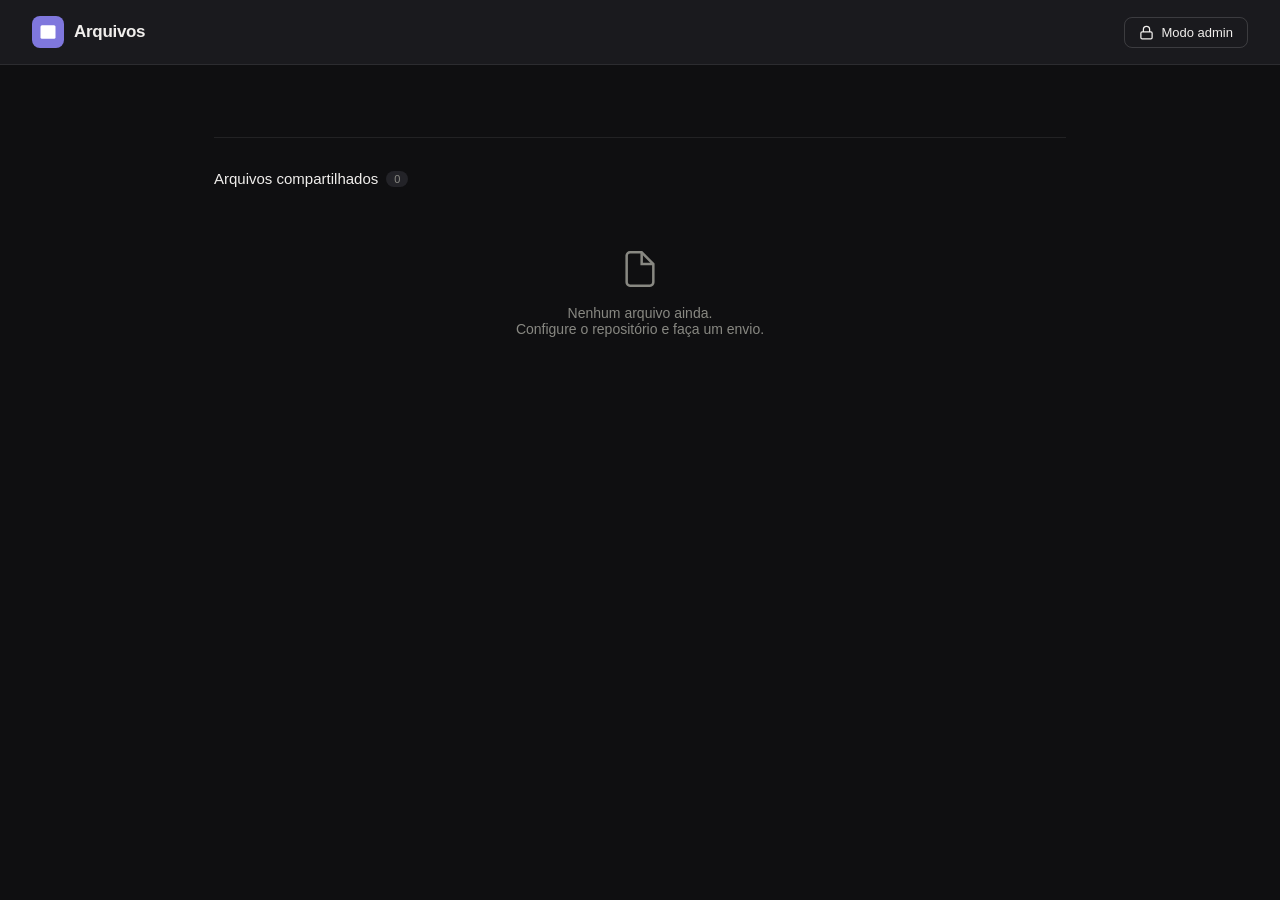
==== index.html @ 10359ff2 "Rename index (2).html to index.html" ====
<!DOCTYPE html>
<html lang="pt-BR">
<head>
  <meta charset="UTF-8" />
  <meta name="viewport" content="width=device-width, initial-scale=1.0" />
  <title>Compartilhe Arquivos</title>
  <style>
    :root {
      --bg: #0f0f11;
      --surface: #1a1a1e;
      --surface2: #232328;
      --border: rgba(255,255,255,0.08);
      --border2: rgba(255,255,255,0.15);
      --text: #f0eeec;
      --muted: #888882;
      --accent: #7f77dd;
      --accent-dim: rgba(127,119,221,0.12);
      --accent-hover: #9b95e8;
      --danger: #e24b4a;
      --success: #1d9e75;
      --radius: 12px;
      --radius-sm: 8px;
    }

    * { box-sizing: border-box; margin: 0; padding: 0; }

    body {
      font-family: -apple-system, BlinkMacSystemFont, 'Segoe UI', sans-serif;
      background: var(--bg);
      color: var(--text);
      min-height: 100vh;
    }

    /* ── HEADER ── */
    header {
      display: flex;
      align-items: center;
      justify-content: space-between;
      padding: 1rem 2rem;
      border-bottom: 0.5px solid var(--border);
      background: var(--surface);
    }
    .logo {
      display: flex;
      align-items: center;
      gap: 10px;
      font-size: 17px;
      font-weight: 600;
      letter-spacing: -0.3px;
    }
    .logo-icon {
      width: 32px; height: 32px;
      background: var(--accent);
      border-radius: 8px;
      display: flex; align-items: center; justify-content: center;
    }
    .logo-icon svg { width: 18px; height: 18px; fill: #fff; }

    .auth-btn {
      display: flex; align-items: center; gap: 7px;
      padding: 7px 14px;
      background: transparent;
      border: 0.5px solid var(--border2);
      border-radius: var(--radius-sm);
      color: var(--text);
      font-size: 13px;
      cursor: pointer;
      transition: background 0.15s;
    }
    .auth-btn:hover { background: var(--surface2); }
    .auth-btn.active { border-color: var(--accent); color: var(--accent); }
    .auth-btn svg { width: 15px; height: 15px; }

    /* ── MAIN ── */
    main {
      max-width: 900px;
      margin: 0 auto;
      padding: 2.5rem 1.5rem;
    }

    /* ── CONFIG PANEL ── */
    #config-panel {
      background: var(--surface);
      border: 0.5px solid var(--border2);
      border-radius: var(--radius);
      padding: 1.5rem;
      margin-bottom: 2rem;
    }
    #config-panel h2 {
      font-size: 15px;
      font-weight: 500;
      margin-bottom: 1rem;
      color: var(--muted);
      text-transform: uppercase;
      letter-spacing: 0.05em;
      font-size: 11px;
    }
    .config-grid {
      display: grid;
      grid-template-columns: 1fr 1fr;
      gap: 12px;
    }
    @media (max-width: 600px) { .config-grid { grid-template-columns: 1fr; } }
    .field label {
      display: block;
      font-size: 12px;
      color: var(--muted);
      margin-bottom: 5px;
    }
    .field input {
      width: 100%;
      background: var(--bg);
      border: 0.5px solid var(--border2);
      border-radius: var(--radius-sm);
      color: var(--text);
      padding: 9px 12px;
      font-size: 13px;
      outline: none;
      transition: border-color 0.15s;
    }
    .field input:focus { border-color: var(--accent); }
    .field input::placeholder { color: var(--muted); }
    .save-btn {
      margin-top: 14px;
      padding: 9px 20px;
      background: var(--accent);
      border: none;
      border-radius: var(--radius-sm);
      color: #fff;
      font-size: 13px;
      font-weight: 500;
      cursor: pointer;
      transition: background 0.15s, transform 0.1s;
    }
    .save-btn:hover { background: var(--accent-hover); }
    .save-btn:active { transform: scale(0.98); }

    /* ── UPLOAD ZONE ── */
    #drop-zone {
      border: 1.5px dashed var(--border2);
      border-radius: var(--radius);
      padding: 3rem 2rem;
      text-align: center;
      cursor: pointer;
      transition: border-color 0.2s, background 0.2s;
      margin-bottom: 2rem;
      position: relative;
    }
    #drop-zone:hover, #drop-zone.drag-over {
      border-color: var(--accent);
      background: var(--accent-dim);
    }
    #drop-zone input[type=file] {
      position: absolute; inset: 0; opacity: 0; cursor: pointer; width: 100%; height: 100%;
    }
    .upload-icon {
      width: 48px; height: 48px;
      background: var(--surface2);
      border-radius: 12px;
      display: flex; align-items: center; justify-content: center;
      margin: 0 auto 1rem;
    }
    .upload-icon svg { width: 24px; height: 24px; stroke: var(--accent); fill: none; }
    #drop-zone h3 { font-size: 16px; font-weight: 500; margin-bottom: 6px; }
    #drop-zone p { font-size: 13px; color: var(--muted); }
    .file-types {
      display: flex; gap: 8px; justify-content: center; flex-wrap: wrap; margin-top: 14px;
    }
    .tag {
      font-size: 11px; padding: 3px 9px;
      background: var(--surface2);
      border: 0.5px solid var(--border);
      border-radius: 99px;
      color: var(--muted);
    }

    /* ── UPLOAD QUEUE ── */
    #queue { margin-bottom: 2rem; display: none; }
    #queue h3 { font-size: 13px; color: var(--muted); margin-bottom: 10px; }
    .queue-item {
      display: flex; align-items: center; gap: 12px;
      background: var(--surface);
      border: 0.5px solid var(--border);
      border-radius: var(--radius-sm);
      padding: 12px 14px;
      margin-bottom: 8px;
    }
    .qi-thumb {
      width: 40px; height: 40px;
      border-radius: 6px;
      object-fit: cover;
      background: var(--surface2);
      flex-shrink: 0;
      display: flex; align-items: center; justify-content: center;
      overflow: hidden;
    }
    .qi-thumb img, .qi-thumb video { width: 100%; height: 100%; object-fit: cover; border-radius: 6px; }
    .qi-thumb svg { width: 20px; height: 20px; stroke: var(--muted); fill: none; }
    .qi-info { flex: 1; min-width: 0; }
    .qi-name { font-size: 13px; font-weight: 500; white-space: nowrap; overflow: hidden; text-overflow: ellipsis; }
    .qi-size { font-size: 11px; color: var(--muted); margin-top: 2px; }
    .qi-progress {
      height: 3px;
      background: var(--border);
      border-radius: 99px;
      margin-top: 6px;
      overflow: hidden;
    }
    .qi-progress-bar {
      height: 100%;
      background: var(--accent);
      border-radius: 99px;
      width: 0%;
      transition: width 0.2s;
    }
    .qi-status { font-size: 11px; color: var(--muted); white-space: nowrap; }
    .qi-status.done { color: var(--success); }
    .qi-status.error { color: var(--danger); }
    .qi-remove {
      background: none; border: none; cursor: pointer; color: var(--muted);
      padding: 4px; border-radius: 4px; line-height: 1; transition: color 0.15s;
    }
    .qi-remove:hover { color: var(--danger); }
    .qi-remove svg { width: 15px; height: 15px; stroke: currentColor; fill: none; }

    .upload-all-btn {
      display: flex; align-items: center; gap: 8px;
      padding: 10px 22px;
      background: var(--accent);
      border: none; border-radius: var(--radius-sm);
      color: #fff; font-size: 14px; font-weight: 500;
      cursor: pointer;
      transition: background 0.15s, transform 0.1s;
      margin-bottom: 2rem;
    }
    .upload-all-btn:hover { background: var(--accent-hover); }
    .upload-all-btn:active { transform: scale(0.98); }
    .upload-all-btn:disabled { opacity: 0.5; cursor: default; }
    .upload-all-btn svg { width: 17px; height: 17px; stroke: #fff; fill: none; }

    /* ── GALLERY ── */
    #gallery-section h2 {
      font-size: 15px; font-weight: 500; margin-bottom: 14px;
      display: flex; align-items: center; gap: 8px;
    }
    .gallery-count {
      font-size: 11px; padding: 2px 8px;
      background: var(--surface2);
      border-radius: 99px; color: var(--muted);
    }
    #gallery {
      display: grid;
      grid-template-columns: repeat(auto-fill, minmax(160px, 1fr));
      gap: 12px;
    }
    .gallery-item {
      background: var(--surface);
      border: 0.5px solid var(--border);
      border-radius: var(--radius-sm);
      overflow: hidden;
      cursor: pointer;
      transition: border-color 0.15s, transform 0.15s;
    }
    .gallery-item:hover { border-color: var(--border2); transform: translateY(-1px); }
    .gallery-thumb {
      width: 100%; height: 130px;
      object-fit: cover;
      background: var(--surface2);
      display: flex; align-items: center; justify-content: center;
    }
    .gallery-thumb img { width: 100%; height: 100%; object-fit: cover; }
    .gallery-thumb video { width: 100%; height: 100%; object-fit: cover; }
    .gallery-thumb .file-icon { display: flex; flex-direction: column; align-items: center; gap: 8px; }
    .gallery-thumb .file-icon svg { width: 32px; height: 32px; stroke: var(--muted); fill: none; }
    .gallery-thumb .file-ext {
      font-size: 11px; text-transform: uppercase; color: var(--muted); font-weight: 600;
    }
    .gallery-meta { padding: 10px 12px; }
    .gallery-name {
      font-size: 12px; font-weight: 500;
      white-space: nowrap; overflow: hidden; text-overflow: ellipsis;
    }
    .gallery-size { font-size: 11px; color: var(--muted); margin-top: 2px; }
    .gallery-actions {
      display: flex; gap: 6px; padding: 0 12px 10px;
    }
    .act-btn {
      display: flex; align-items: center; gap: 5px;
      font-size: 11px; padding: 5px 10px;
      background: var(--surface2);
      border: 0.5px solid var(--border);
      border-radius: 6px; color: var(--text);
      cursor: pointer; text-decoration: none;
      transition: background 0.12s;
    }
    .act-btn:hover { background: var(--border); }
    .act-btn svg { width: 12px; height: 12px; stroke: currentColor; fill: none; }
    .act-btn.del:hover { background: rgba(226,75,74,0.15); color: var(--danger); }

    /* ── LIGHTBOX ── */
    #lightbox {
      display: none; position: fixed; inset: 0;
      background: rgba(0,0,0,0.92);
      z-index: 999; align-items: center; justify-content: center;
      flex-direction: column; gap: 14px;
    }
    #lightbox.open { display: flex; }
    #lightbox-close {
      position: absolute; top: 18px; right: 22px;
      background: none; border: none; color: #fff;
      font-size: 28px; cursor: pointer; opacity: 0.6;
      transition: opacity 0.15s;
    }
    #lightbox-close:hover { opacity: 1; }
    #lightbox-media { max-width: 90vw; max-height: 80vh; border-radius: var(--radius-sm); }
    #lightbox-filename { font-size: 13px; color: rgba(255,255,255,0.5); }

    /* ── TOAST ── */
    #toast {
      position: fixed; bottom: 24px; left: 50%; transform: translateX(-50%) translateY(60px);
      background: var(--surface);
      border: 0.5px solid var(--border2);
      border-radius: var(--radius-sm);
      padding: 12px 20px;
      font-size: 13px;
      opacity: 0;
      transition: transform 0.25s, opacity 0.25s;
      z-index: 9999;
      pointer-events: none;
    }
    #toast.show { transform: translateX(-50%) translateY(0); opacity: 1; }
    #toast.success { border-color: var(--success); color: var(--success); }
    #toast.error { border-color: var(--danger); color: var(--danger); }

    /* ── EMPTY STATE ── */
    #empty-state {
      text-align: center; padding: 3rem 1rem; display: none;
    }
    #empty-state svg { width: 40px; height: 40px; stroke: var(--muted); fill: none; margin-bottom: 12px; }
    #empty-state p { color: var(--muted); font-size: 14px; }

    .section-divider {
      border: none; border-top: 0.5px solid var(--border);
      margin: 2rem 0;
    }
  </style>
</head>
<body>

<header>
  <div class="logo">
    <div class="logo-icon">
      <svg viewBox="0 0 24 24"><path d="M4 16l4-4 4 4 4-6 4 6"/><rect x="2" y="3" width="20" height="18" rx="2"/></svg>
    </div>
    Arquivos
  </div>
  <button class="auth-btn" id="admin-toggle" onclick="toggleAdmin()">
    <svg viewBox="0 0 24 24" fill="none" stroke="currentColor" stroke-width="2">
      <rect x="3" y="11" width="18" height="11" rx="2"/><path d="M7 11V7a5 5 0 0 1 10 0v4"/>
    </svg>
    Modo admin
  </button>
</header>

<main>

  <!-- CONFIG PANEL (admin) -->
  <div id="config-panel" style="display:none">
    <h2>Configuração do repositório</h2>
    <div class="config-grid">
      <div class="field">
        <label>Usuário GitHub</label>
        <input type="text" id="gh-user" placeholder="seu-usuario" />
      </div>
      <div class="field">
        <label>Repositório</label>
        <input type="text" id="gh-repo" placeholder="seu-usuario.github.io" />
      </div>
      <div class="field">
        <label>Branch</label>
        <input type="text" id="gh-branch" placeholder="main" />
      </div>
      <div class="field">
        <label>Pasta de uploads</label>
        <input type="text" id="gh-folder" placeholder="uploads" />
      </div>
      <div class="field" style="grid-column:1/-1">
        <label>Personal Access Token (fica só no seu navegador)</label>
        <input type="password" id="gh-token" placeholder="ghp_..." />
      </div>
    </div>
    <button class="save-btn" onclick="saveConfig()">Salvar configuração</button>
  </div>

  <!-- DROP ZONE (admin) -->
  <div id="drop-zone" style="display:none" onclick="triggerInput()">
    <input type="file" id="file-input" multiple accept="*/*" onchange="handleFiles(this.files)" />
    <div class="upload-icon">
      <svg viewBox="0 0 24 24" stroke-width="1.5">
        <path d="M21 15v4a2 2 0 0 1-2 2H5a2 2 0 0 1-2-2v-4"/>
        <polyline points="17 8 12 3 7 8"/>
        <line x1="12" y1="3" x2="12" y2="15"/>
      </svg>
    </div>
    <h3>Arraste arquivos aqui</h3>
    <p>ou clique para selecionar</p>
    <div class="file-types">
      <span class="tag">Fotos</span>
      <span class="tag">Vídeos</span>
      <span class="tag">PDFs</span>
      <span class="tag">Qualquer arquivo</span>
    </div>
  </div>

  <!-- QUEUE -->
  <div id="queue">
    <h3>Fila de envio</h3>
    <div id="queue-items"></div>
    <button class="upload-all-btn" id="upload-btn" onclick="uploadAll()">
      <svg viewBox="0 0 24 24" stroke-width="2">
        <polyline points="17 8 12 3 7 8"/><line x1="12" y1="3" x2="12" y2="15"/>
        <path d="M21 15v4a2 2 0 0 1-2 2H5a2 2 0 0 1-2-2v-4"/>
      </svg>
      Enviar todos
    </button>
  </div>

  <hr class="section-divider" />

  <!-- GALLERY -->
  <section id="gallery-section">
    <h2>
      Arquivos compartilhados
      <span class="gallery-count" id="gallery-count">0</span>
    </h2>
    <div id="gallery"></div>
    <div id="empty-state">
      <svg viewBox="0 0 24 24" stroke-width="1.5">
        <path d="M13 2H6a2 2 0 0 0-2 2v16a2 2 0 0 0 2 2h12a2 2 0 0 0 2-2V9z"/>
        <polyline points="13 2 13 9 20 9"/>
      </svg>
      <p>Nenhum arquivo ainda.<br>Configure o repositório e faça um envio.</p>
    </div>
  </section>
</main>

<!-- LIGHTBOX -->
<div id="lightbox">
  <button id="lightbox-close" onclick="closeLightbox()">×</button>
  <div id="lightbox-body"></div>
  <span id="lightbox-filename"></span>
</div>

<!-- TOAST -->
<div id="toast"></div>

<script>
// ── STATE ──
let config = {};
let pendingFiles = [];
let isAdmin = false;

const STORAGE_KEY = 'gh_share_config';

// ── INIT ──
(function init() {
  const saved = localStorage.getItem(STORAGE_KEY);
  if (saved) {
    config = JSON.parse(saved);
    applyConfigToForm();
    loadGallery();
  } else {
    showEmpty();
  }
})();

function applyConfigToForm() {
  document.getElementById('gh-user').value = config.user || '';
  document.getElementById('gh-repo').value = config.repo || '';
  document.getElementById('gh-branch').value = config.branch || 'main';
  document.getElementById('gh-folder').value = config.folder || 'uploads';
  document.getElementById('gh-token').value = config.token || '';
}

// ── ADMIN TOGGLE ──
function toggleAdmin() {
  isAdmin = !isAdmin;
  const btn = document.getElementById('admin-toggle');
  const panel = document.getElementById('config-panel');
  const dz = document.getElementById('drop-zone');

  if (isAdmin) {
    btn.classList.add('active');
    btn.innerHTML = `<svg viewBox="0 0 24 24" fill="none" stroke="currentColor" stroke-width="2" style="width:15px;height:15px"><rect x="3" y="11" width="18" height="11" rx="2"/><path d="M7 11V7a5 5 0 0 1 10 0v4"/></svg> Sair do admin`;
    panel.style.display = 'block';
    dz.style.display = 'block';
  } else {
    btn.classList.remove('active');
    btn.innerHTML = `<svg viewBox="0 0 24 24" fill="none" stroke="currentColor" stroke-width="2" style="width:15px;height:15px"><rect x="3" y="11" width="18" height="11" rx="2"/><path d="M7 11V7a5 5 0 0 1 10 0v4"/></svg> Modo admin`;
    panel.style.display = 'none';
    dz.style.display = 'none';
  }
}

// ── CONFIG ──
function saveConfig() {
  config = {
    user:   document.getElementById('gh-user').value.trim(),
    repo:   document.getElementById('gh-repo').value.trim(),
    branch: document.getElementById('gh-branch').value.trim() || 'main',
    folder: document.getElementById('gh-folder').value.trim() || 'uploads',
    token:  document.getElementById('gh-token').value.trim(),
  };
  localStorage.setItem(STORAGE_KEY, JSON.stringify(config));
  toast('Configuração salva!', 'success');
  loadGallery();
}

// ── DROP ZONE ──
const dz = document.getElementById('drop-zone');
dz.addEventListener('dragover', e => { e.preventDefault(); dz.classList.add('drag-over'); });
dz.addEventListener('dragleave', () => dz.classList.remove('drag-over'));
dz.addEventListener('drop', e => {
  e.preventDefault(); dz.classList.remove('drag-over');
  handleFiles(e.dataTransfer.files);
});

function triggerInput(e) {
  if (e && e.target === document.getElementById('file-input')) return;
  document.getElementById('file-input').click();
}

function handleFiles(files) {
  for (const f of files) pendingFiles.push(f);
  renderQueue();
}

function renderQueue() {
  const q = document.getElementById('queue');
  const items = document.getElementById('queue-items');
  if (pendingFiles.length === 0) { q.style.display = 'none'; return; }
  q.style.display = 'block';
  items.innerHTML = '';
  pendingFiles.forEach((f, i) => {
    const div = document.createElement('div');
    div.className = 'queue-item';
    div.id = `qi-${i}`;
    const thumb = thumbFor(f);
    div.innerHTML = `
      <div class="qi-thumb" id="qi-thumb-${i}">${thumb}</div>
      <div class="qi-info">
        <div class="qi-name">${f.name}</div>
        <div class="qi-size">${fmtSize(f.size)}</div>
        <div class="qi-progress"><div class="qi-progress-bar" id="qi-prog-${i}"></div></div>
      </div>
      <span class="qi-status" id="qi-stat-${i}">Aguardando</span>
      <button class="qi-remove" onclick="removeQueued(${i})">
        <svg viewBox="0 0 24 24" stroke-width="2"><line x1="18" y1="6" x2="6" y2="18"/><line x1="6" y1="6" x2="18" y2="18"/></svg>
      </button>
    `;
    items.appendChild(div);
    // preview
    if (f.type.startsWith('image/')) {
      const img = document.createElement('img');
      img.onload = () => URL.revokeObjectURL(img.src);
      img.src = URL.createObjectURL(f);
      document.getElementById(`qi-thumb-${i}`).innerHTML = '';
      document.getElementById(`qi-thumb-${i}`).appendChild(img);
    }
  });
}

function thumbFor(f) {
  if (f.type.startsWith('image/')) return '';
  if (f.type.startsWith('video/')) return `<svg viewBox="0 0 24 24" stroke-width="1.5"><polygon points="23 7 16 12 23 17 23 7"/><rect x="1" y="5" width="15" height="14" rx="2"/></svg>`;
  if (f.type === 'application/pdf') return `<svg viewBox="0 0 24 24" stroke-width="1.5"><path d="M14 2H6a2 2 0 0 0-2 2v16a2 2 0 0 0 2 2h12a2 2 0 0 0 2-2V8z"/><polyline points="14 2 14 8 20 8"/><line x1="16" y1="13" x2="8" y2="13"/><line x1="16" y1="17" x2="8" y2="17"/><polyline points="10 9 9 9 8 9"/></svg>`;
  return `<svg viewBox="0 0 24 24" stroke-width="1.5"><path d="M14 2H6a2 2 0 0 0-2 2v16a2 2 0 0 0 2 2h12a2 2 0 0 0 2-2V8z"/><polyline points="14 2 14 8 20 8"/></svg>`;
}

function removeQueued(i) {
  pendingFiles.splice(i, 1);
  renderQueue();
}

// ── UPLOAD ──
async function uploadAll() {
  if (!config.token) { toast('Configure o token primeiro.', 'error'); return; }
  const btn = document.getElementById('upload-btn');
  btn.disabled = true;

  for (let i = 0; i < pendingFiles.length; i++) {
    const f = pendingFiles[i];
    const stat = document.getElementById(`qi-stat-${i}`);
    const prog = document.getElementById(`qi-prog-${i}`);
    stat.textContent = 'Enviando…';
    prog.style.width = '30%';

    try {
      await uploadFile(f);
      prog.style.width = '100%';
      stat.textContent = 'Enviado ✓';
      stat.className = 'qi-status done';
    } catch (err) {
      stat.textContent = 'Erro';
      stat.className = 'qi-status error';
      console.error(err);
    }
  }

  btn.disabled = false;
  toast('Upload concluído!', 'success');
  pendingFiles = [];
  setTimeout(() => {
    document.getElementById('queue').style.display = 'none';
    loadGallery();
  }, 1200);
}

async function uploadFile(file) {
  const b64 = await toBase64(file);
  const path = `${config.folder}/${Date.now()}_${file.name.replace(/[^a-zA-Z0-9._-]/g, '_')}`;
  const url = `https://api.github.com/repos/${config.user}/${config.repo}/contents/${path}`;

  const res = await fetch(url, {
    method: 'PUT',
    headers: {
      Authorization: `token ${config.token}`,
      'Content-Type': 'application/json',
    },
    body: JSON.stringify({
      message: `upload: ${file.name}`,
      content: b64,
      branch: config.branch,
    }),
  });
  if (!res.ok) {
    const err = await res.json();
    throw new Error(err.message);
  }
}

function toBase64(file) {
  return new Promise((res, rej) => {
    const r = new FileReader();
    r.onload = () => res(r.result.split(',')[1]);
    r.onerror = rej;
    r.readAsDataURL(file);
  });
}

// ── GALLERY ──
async function loadGallery() {
  const gallery = document.getElementById('gallery');
  const count = document.getElementById('gallery-count');

  if (!config.user || !config.repo) { showEmpty(); return; }

  const folder = config.folder || 'uploads';
  const branch = config.branch || 'main';
  const url = `https://api.github.com/repos/${config.user}/${config.repo}/contents/${folder}?ref=${branch}`;

  try {
    const res = await fetch(url, config.token ? { headers: { Authorization: `token ${config.token}` } } : {});
    if (!res.ok) { showEmpty(); return; }
    const files = await res.json();
    if (!Array.isArray(files) || files.length === 0) { showEmpty(); return; }

    document.getElementById('empty-state').style.display = 'none';
    gallery.innerHTML = '';
    count.textContent = files.length;

    for (const f of files) {
      const card = buildCard(f);
      gallery.appendChild(card);
    }
  } catch (e) {
    showEmpty();
  }
}

function buildCard(f) {
  const rawUrl = f.download_url;
  const ext = f.name.split('.').pop().toLowerCase();
  const isImage = /^(jpg|jpeg|png|gif|webp|svg|avif)$/.test(ext);
  const isVideo = /^(mp4|webm|ogg|mov)$/.test(ext);

  const card = document.createElement('div');
  card.className = 'gallery-item';

  let thumbHTML = '';
  if (isImage) {
    thumbHTML = `<div class="gallery-thumb"><img src="${rawUrl}" loading="lazy" alt="${f.name}" /></div>`;
  } else if (isVideo) {
    thumbHTML = `<div class="gallery-thumb"><video src="${rawUrl}" muted preload="metadata"></video></div>`;
  } else {
    const icon = extIcon(ext);
    thumbHTML = `<div class="gallery-thumb" style="color:var(--muted)"><div class="file-icon">${icon}<span class="file-ext">${ext}</span></div></div>`;
  }

  const delBtn = isAdmin
    ? `<button class="act-btn del" onclick="deleteFile('${f.path}', '${f.sha}', this.closest('.gallery-item'))"><svg viewBox="0 0 24 24" stroke-width="2"><polyline points="3 6 5 6 21 6"/><path d="M19 6l-1 14H6L5 6"/><path d="M10 11v6"/><path d="M14 11v6"/><path d="M9 6V4h6v2"/></svg>Apagar</button>`
    : '';

  card.innerHTML = `
    ${thumbHTML}
    <div class="gallery-meta">
      <div class="gallery-name">${f.name}</div>
      <div class="gallery-size">${fmtSize(f.size)}</div>
    </div>
    <div class="gallery-actions">
      <a class="act-btn" href="${rawUrl}" download="${f.name}" target="_blank">
        <svg viewBox="0 0 24 24" stroke-width="2"><path d="M21 15v4a2 2 0 0 1-2 2H5a2 2 0 0 1-2-2v-4"/><polyline points="7 10 12 15 17 10"/><line x1="12" y1="15" x2="12" y2="3"/></svg>Baixar
      </a>
      ${delBtn}
    </div>
  `;

  if (isImage || isVideo) {
    card.querySelector('.gallery-thumb').addEventListener('click', () => openLightbox(rawUrl, f.name, isVideo));
  }

  return card;
}

function extIcon(ext) {
  if (['pdf'].includes(ext)) return `<svg viewBox="0 0 24 24" stroke-width="1.5" style="width:32px;height:32px;stroke:var(--muted);fill:none"><path d="M14 2H6a2 2 0 0 0-2 2v16a2 2 0 0 0 2 2h12a2 2 0 0 0 2-2V8z"/><polyline points="14 2 14 8 20 8"/><line x1="16" y1="13" x2="8" y2="13"/></svg>`;
  if (['zip','rar','tar','gz'].includes(ext)) return `<svg viewBox="0 0 24 24" stroke-width="1.5" style="width:32px;height:32px;stroke:var(--muted);fill:none"><path d="M21 16V8a2 2 0 0 0-1-1.73l-7-4a2 2 0 0 0-2 0l-7 4A2 2 0 0 0 3 8v8a2 2 0 0 0 1 1.73l7 4a2 2 0 0 0 2 0l7-4A2 2 0 0 0 21 16z"/></svg>`;
  return `<svg viewBox="0 0 24 24" stroke-width="1.5" style="width:32px;height:32px;stroke:var(--muted);fill:none"><path d="M14 2H6a2 2 0 0 0-2 2v16a2 2 0 0 0 2 2h12a2 2 0 0 0 2-2V8z"/><polyline points="14 2 14 8 20 8"/></svg>`;
}

async function deleteFile(path, sha, cardEl) {
  if (!confirm('Apagar este arquivo do repositório?')) return;
  try {
    const res = await fetch(`https://api.github.com/repos/${config.user}/${config.repo}/contents/${path}`, {
      method: 'DELETE',
      headers: { Authorization: `token ${config.token}`, 'Content-Type': 'application/json' },
      body: JSON.stringify({ message: `delete: ${path}`, sha, branch: config.branch }),
    });
    if (res.ok) {
      cardEl.remove();
      const cnt = document.getElementById('gallery-count');
      cnt.textContent = parseInt(cnt.textContent) - 1;
      toast('Arquivo apagado.', 'success');
    } else {
      toast('Erro ao apagar.', 'error');
    }
  } catch { toast('Erro ao apagar.', 'error'); }
}

// ── LIGHTBOX ──
function openLightbox(url, name, isVideo) {
  const body = document.getElementById('lightbox-body');
  body.innerHTML = isVideo
    ? `<video id="lightbox-media" src="${url}" controls autoplay></video>`
    : `<img id="lightbox-media" src="${url}" alt="${name}" />`;
  document.getElementById('lightbox-filename').textContent = name;
  document.getElementById('lightbox').classList.add('open');
}
function closeLightbox() {
  document.getElementById('lightbox').classList.remove('open');
  document.getElementById('lightbox-body').innerHTML = '';
}
document.getElementById('lightbox').addEventListener('click', e => {
  if (e.target === document.getElementById('lightbox')) closeLightbox();
});

// ── UTILS ──
function showEmpty() {
  document.getElementById('gallery').innerHTML = '';
  document.getElementById('gallery-count').textContent = '0';
  document.getElementById('empty-state').style.display = 'block';
}

function fmtSize(bytes) {
  if (bytes < 1024) return bytes + ' B';
  if (bytes < 1024 * 1024) return Math.round(bytes / 1024) + ' KB';
  return (bytes / (1024 * 1024)).toFixed(1) + ' MB';
}

function toast(msg, type = '') {
  const el = document.getElementById('toast');
  el.textContent = msg;
  el.className = `show ${type}`;
  setTimeout(() => el.className = '', 2800);
}
</script>
</body>
</html>
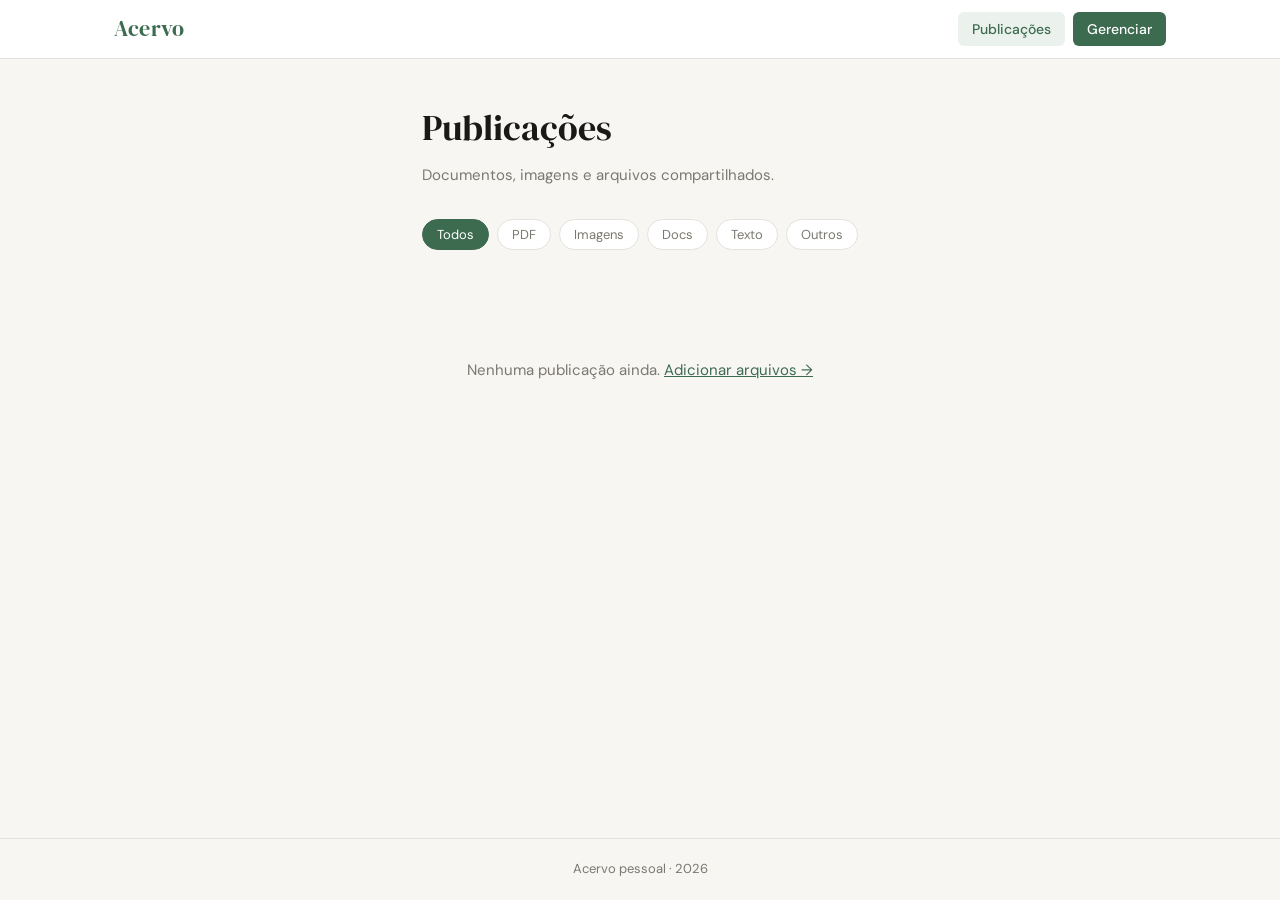
==== commit 7f5d5773: "Add files via upload" ====
--- a/index.html
+++ b/index.html
@@ -3,786 +3,59 @@
 <head>
   <meta charset="UTF-8" />
   <meta name="viewport" content="width=device-width, initial-scale=1.0" />
-  <title>Compartilhe Arquivos</title>
-  <style>
-    :root {
-      --bg: #0f0f11;
-      --surface: #1a1a1e;
-      --surface2: #232328;
-      --border: rgba(255,255,255,0.08);
-      --border2: rgba(255,255,255,0.15);
-      --text: #f0eeec;
-      --muted: #888882;
-      --accent: #7f77dd;
-      --accent-dim: rgba(127,119,221,0.12);
-      --accent-hover: #9b95e8;
-      --danger: #e24b4a;
-      --success: #1d9e75;
-      --radius: 12px;
-      --radius-sm: 8px;
-    }
-
-    * { box-sizing: border-box; margin: 0; padding: 0; }
-
-    body {
-      font-family: -apple-system, BlinkMacSystemFont, 'Segoe UI', sans-serif;
-      background: var(--bg);
-      color: var(--text);
-      min-height: 100vh;
-    }
-
-    /* ── HEADER ── */
-    header {
-      display: flex;
-      align-items: center;
-      justify-content: space-between;
-      padding: 1rem 2rem;
-      border-bottom: 0.5px solid var(--border);
-      background: var(--surface);
-    }
-    .logo {
-      display: flex;
-      align-items: center;
-      gap: 10px;
-      font-size: 17px;
-      font-weight: 600;
-      letter-spacing: -0.3px;
-    }
-    .logo-icon {
-      width: 32px; height: 32px;
-      background: var(--accent);
-      border-radius: 8px;
-      display: flex; align-items: center; justify-content: center;
-    }
-    .logo-icon svg { width: 18px; height: 18px; fill: #fff; }
-
-    .auth-btn {
-      display: flex; align-items: center; gap: 7px;
-      padding: 7px 14px;
-      background: transparent;
-      border: 0.5px solid var(--border2);
-      border-radius: var(--radius-sm);
-      color: var(--text);
-      font-size: 13px;
-      cursor: pointer;
-      transition: background 0.15s;
-    }
-    .auth-btn:hover { background: var(--surface2); }
-    .auth-btn.active { border-color: var(--accent); color: var(--accent); }
-    .auth-btn svg { width: 15px; height: 15px; }
-
-    /* ── MAIN ── */
-    main {
-      max-width: 900px;
-      margin: 0 auto;
-      padding: 2.5rem 1.5rem;
-    }
-
-    /* ── CONFIG PANEL ── */
-    #config-panel {
-      background: var(--surface);
-      border: 0.5px solid var(--border2);
-      border-radius: var(--radius);
-      padding: 1.5rem;
-      margin-bottom: 2rem;
-    }
-    #config-panel h2 {
-      font-size: 15px;
-      font-weight: 500;
-      margin-bottom: 1rem;
-      color: var(--muted);
-      text-transform: uppercase;
-      letter-spacing: 0.05em;
-      font-size: 11px;
-    }
-    .config-grid {
-      display: grid;
-      grid-template-columns: 1fr 1fr;
-      gap: 12px;
-    }
-    @media (max-width: 600px) { .config-grid { grid-template-columns: 1fr; } }
-    .field label {
-      display: block;
-      font-size: 12px;
-      color: var(--muted);
-      margin-bottom: 5px;
-    }
-    .field input {
-      width: 100%;
-      background: var(--bg);
-      border: 0.5px solid var(--border2);
-      border-radius: var(--radius-sm);
-      color: var(--text);
-      padding: 9px 12px;
-      font-size: 13px;
-      outline: none;
-      transition: border-color 0.15s;
-    }
-    .field input:focus { border-color: var(--accent); }
-    .field input::placeholder { color: var(--muted); }
-    .save-btn {
-      margin-top: 14px;
-      padding: 9px 20px;
-      background: var(--accent);
-      border: none;
-      border-radius: var(--radius-sm);
-      color: #fff;
-      font-size: 13px;
-      font-weight: 500;
-      cursor: pointer;
-      transition: background 0.15s, transform 0.1s;
-    }
-    .save-btn:hover { background: var(--accent-hover); }
-    .save-btn:active { transform: scale(0.98); }
-
-    /* ── UPLOAD ZONE ── */
-    #drop-zone {
-      border: 1.5px dashed var(--border2);
-      border-radius: var(--radius);
-      padding: 3rem 2rem;
-      text-align: center;
-      cursor: pointer;
-      transition: border-color 0.2s, background 0.2s;
-      margin-bottom: 2rem;
-      position: relative;
-    }
-    #drop-zone:hover, #drop-zone.drag-over {
-      border-color: var(--accent);
-      background: var(--accent-dim);
-    }
-    #drop-zone input[type=file] {
-      position: absolute; inset: 0; opacity: 0; cursor: pointer; width: 100%; height: 100%;
-    }
-    .upload-icon {
-      width: 48px; height: 48px;
-      background: var(--surface2);
-      border-radius: 12px;
-      display: flex; align-items: center; justify-content: center;
-      margin: 0 auto 1rem;
-    }
-    .upload-icon svg { width: 24px; height: 24px; stroke: var(--accent); fill: none; }
-    #drop-zone h3 { font-size: 16px; font-weight: 500; margin-bottom: 6px; }
-    #drop-zone p { font-size: 13px; color: var(--muted); }
-    .file-types {
-      display: flex; gap: 8px; justify-content: center; flex-wrap: wrap; margin-top: 14px;
-    }
-    .tag {
-      font-size: 11px; padding: 3px 9px;
-      background: var(--surface2);
-      border: 0.5px solid var(--border);
-      border-radius: 99px;
-      color: var(--muted);
-    }
-
-    /* ── UPLOAD QUEUE ── */
-    #queue { margin-bottom: 2rem; display: none; }
-    #queue h3 { font-size: 13px; color: var(--muted); margin-bottom: 10px; }
-    .queue-item {
-      display: flex; align-items: center; gap: 12px;
-      background: var(--surface);
-      border: 0.5px solid var(--border);
-      border-radius: var(--radius-sm);
-      padding: 12px 14px;
-      margin-bottom: 8px;
-    }
-    .qi-thumb {
-      width: 40px; height: 40px;
-      border-radius: 6px;
-      object-fit: cover;
-      background: var(--surface2);
-      flex-shrink: 0;
-      display: flex; align-items: center; justify-content: center;
-      overflow: hidden;
-    }
-    .qi-thumb img, .qi-thumb video { width: 100%; height: 100%; object-fit: cover; border-radius: 6px; }
-    .qi-thumb svg { width: 20px; height: 20px; stroke: var(--muted); fill: none; }
-    .qi-info { flex: 1; min-width: 0; }
-    .qi-name { font-size: 13px; font-weight: 500; white-space: nowrap; overflow: hidden; text-overflow: ellipsis; }
-    .qi-size { font-size: 11px; color: var(--muted); margin-top: 2px; }
-    .qi-progress {
-      height: 3px;
-      background: var(--border);
-      border-radius: 99px;
-      margin-top: 6px;
-      overflow: hidden;
-    }
-    .qi-progress-bar {
-      height: 100%;
-      background: var(--accent);
-      border-radius: 99px;
-      width: 0%;
-      transition: width 0.2s;
-    }
-    .qi-status { font-size: 11px; color: var(--muted); white-space: nowrap; }
-    .qi-status.done { color: var(--success); }
-    .qi-status.error { color: var(--danger); }
-    .qi-remove {
-      background: none; border: none; cursor: pointer; color: var(--muted);
-      padding: 4px; border-radius: 4px; line-height: 1; transition: color 0.15s;
-    }
-    .qi-remove:hover { color: var(--danger); }
-    .qi-remove svg { width: 15px; height: 15px; stroke: currentColor; fill: none; }
-
-    .upload-all-btn {
-      display: flex; align-items: center; gap: 8px;
-      padding: 10px 22px;
-      background: var(--accent);
-      border: none; border-radius: var(--radius-sm);
-      color: #fff; font-size: 14px; font-weight: 500;
-      cursor: pointer;
-      transition: background 0.15s, transform 0.1s;
-      margin-bottom: 2rem;
-    }
-    .upload-all-btn:hover { background: var(--accent-hover); }
-    .upload-all-btn:active { transform: scale(0.98); }
-    .upload-all-btn:disabled { opacity: 0.5; cursor: default; }
-    .upload-all-btn svg { width: 17px; height: 17px; stroke: #fff; fill: none; }
-
-    /* ── GALLERY ── */
-    #gallery-section h2 {
-      font-size: 15px; font-weight: 500; margin-bottom: 14px;
-      display: flex; align-items: center; gap: 8px;
-    }
-    .gallery-count {
-      font-size: 11px; padding: 2px 8px;
-      background: var(--surface2);
-      border-radius: 99px; color: var(--muted);
-    }
-    #gallery {
-      display: grid;
-      grid-template-columns: repeat(auto-fill, minmax(160px, 1fr));
-      gap: 12px;
-    }
-    .gallery-item {
-      background: var(--surface);
-      border: 0.5px solid var(--border);
-      border-radius: var(--radius-sm);
-      overflow: hidden;
-      cursor: pointer;
-      transition: border-color 0.15s, transform 0.15s;
-    }
-    .gallery-item:hover { border-color: var(--border2); transform: translateY(-1px); }
-    .gallery-thumb {
-      width: 100%; height: 130px;
-      object-fit: cover;
-      background: var(--surface2);
-      display: flex; align-items: center; justify-content: center;
-    }
-    .gallery-thumb img { width: 100%; height: 100%; object-fit: cover; }
-    .gallery-thumb video { width: 100%; height: 100%; object-fit: cover; }
-    .gallery-thumb .file-icon { display: flex; flex-direction: column; align-items: center; gap: 8px; }
-    .gallery-thumb .file-icon svg { width: 32px; height: 32px; stroke: var(--muted); fill: none; }
-    .gallery-thumb .file-ext {
-      font-size: 11px; text-transform: uppercase; color: var(--muted); font-weight: 600;
-    }
-    .gallery-meta { padding: 10px 12px; }
-    .gallery-name {
-      font-size: 12px; font-weight: 500;
-      white-space: nowrap; overflow: hidden; text-overflow: ellipsis;
-    }
-    .gallery-size { font-size: 11px; color: var(--muted); margin-top: 2px; }
-    .gallery-actions {
-      display: flex; gap: 6px; padding: 0 12px 10px;
-    }
-    .act-btn {
-      display: flex; align-items: center; gap: 5px;
-      font-size: 11px; padding: 5px 10px;
-      background: var(--surface2);
-      border: 0.5px solid var(--border);
-      border-radius: 6px; color: var(--text);
-      cursor: pointer; text-decoration: none;
-      transition: background 0.12s;
-    }
-    .act-btn:hover { background: var(--border); }
-    .act-btn svg { width: 12px; height: 12px; stroke: currentColor; fill: none; }
-    .act-btn.del:hover { background: rgba(226,75,74,0.15); color: var(--danger); }
-
-    /* ── LIGHTBOX ── */
-    #lightbox {
-      display: none; position: fixed; inset: 0;
-      background: rgba(0,0,0,0.92);
-      z-index: 999; align-items: center; justify-content: center;
-      flex-direction: column; gap: 14px;
-    }
-    #lightbox.open { display: flex; }
-    #lightbox-close {
-      position: absolute; top: 18px; right: 22px;
-      background: none; border: none; color: #fff;
-      font-size: 28px; cursor: pointer; opacity: 0.6;
-      transition: opacity 0.15s;
-    }
-    #lightbox-close:hover { opacity: 1; }
-    #lightbox-media { max-width: 90vw; max-height: 80vh; border-radius: var(--radius-sm); }
-    #lightbox-filename { font-size: 13px; color: rgba(255,255,255,0.5); }
-
-    /* ── TOAST ── */
-    #toast {
-      position: fixed; bottom: 24px; left: 50%; transform: translateX(-50%) translateY(60px);
-      background: var(--surface);
-      border: 0.5px solid var(--border2);
-      border-radius: var(--radius-sm);
-      padding: 12px 20px;
-      font-size: 13px;
-      opacity: 0;
-      transition: transform 0.25s, opacity 0.25s;
-      z-index: 9999;
-      pointer-events: none;
-    }
-    #toast.show { transform: translateX(-50%) translateY(0); opacity: 1; }
-    #toast.success { border-color: var(--success); color: var(--success); }
-    #toast.error { border-color: var(--danger); color: var(--danger); }
-
-    /* ── EMPTY STATE ── */
-    #empty-state {
-      text-align: center; padding: 3rem 1rem; display: none;
-    }
-    #empty-state svg { width: 40px; height: 40px; stroke: var(--muted); fill: none; margin-bottom: 12px; }
-    #empty-state p { color: var(--muted); font-size: 14px; }
-
-    .section-divider {
-      border: none; border-top: 0.5px solid var(--border);
-      margin: 2rem 0;
-    }
-  </style>
+  <title>Meu Acervo</title>
+  <link rel="preconnect" href="https://fonts.googleapis.com" />
+  <link href="https://fonts.googleapis.com/css2?family=DM+Sans:wght@400;500;600&family=DM+Serif+Display&display=swap" rel="stylesheet" />
+  <link rel="stylesheet" href="assets/css/style.css" />
 </head>
 <body>
+  <header class="site-header">
+    <div class="header-inner">
+      <a href="index.html" class="logo">Acervo</a>
+      <nav>
+        <a href="index.html" class="nav-link active">Publicações</a>
+        <a href="admin/index.html" class="nav-link nav-admin">Gerenciar</a>
+      </nav>
+    </div>
+  </header>
 
-<header>
-  <div class="logo">
-    <div class="logo-icon">
-      <svg viewBox="0 0 24 24"><path d="M4 16l4-4 4 4 4-6 4 6"/><rect x="2" y="3" width="20" height="18" rx="2"/></svg>
+  <main class="container">
+    <section class="hero">
+      <h1>Publicações</h1>
+      <p class="hero-sub">Documentos, imagens e arquivos compartilhados.</p>
+    </section>
+
+    <div class="filter-bar">
+      <button class="filter-btn active" data-filter="all">Todos</button>
+      <button class="filter-btn" data-filter="pdf">PDF</button>
+      <button class="filter-btn" data-filter="image">Imagens</button>
+      <button class="filter-btn" data-filter="doc">Docs</button>
+      <button class="filter-btn" data-filter="text">Texto</button>
+      <button class="filter-btn" data-filter="other">Outros</button>
     </div>
-    Arquivos
-  </div>
-  <button class="auth-btn" id="admin-toggle" onclick="toggleAdmin()">
-    <svg viewBox="0 0 24 24" fill="none" stroke="currentColor" stroke-width="2">
-      <rect x="3" y="11" width="18" height="11" rx="2"/><path d="M7 11V7a5 5 0 0 1 10 0v4"/>
-    </svg>
-    Modo admin
-  </button>
-</header>
 
-<main>
+    <div class="posts-grid" id="postsGrid">
+      <!-- Posts are injected by JS from posts.json -->
+    </div>
 
-  <!-- CONFIG PANEL (admin) -->
-  <div id="config-panel" style="display:none">
-    <h2>Configuração do repositório</h2>
-    <div class="config-grid">
-      <div class="field">
-        <label>Usuário GitHub</label>
-        <input type="text" id="gh-user" placeholder="seu-usuario" />
-      </div>
-      <div class="field">
-        <label>Repositório</label>
-        <input type="text" id="gh-repo" placeholder="seu-usuario.github.io" />
-      </div>
-      <div class="field">
-        <label>Branch</label>
-        <input type="text" id="gh-branch" placeholder="main" />
-      </div>
-      <div class="field">
-        <label>Pasta de uploads</label>
-        <input type="text" id="gh-folder" placeholder="uploads" />
-      </div>
-      <div class="field" style="grid-column:1/-1">
-        <label>Personal Access Token (fica só no seu navegador)</label>
-        <input type="password" id="gh-token" placeholder="ghp_..." />
-      </div>
-    </div>
-    <button class="save-btn" onclick="saveConfig()">Salvar configuração</button>
-  </div>
+    <p class="empty-state" id="emptyState" style="display:none">
+      Nenhuma publicação ainda. <a href="admin/index.html">Adicionar arquivos →</a>
+    </p>
+  </main>
 
-  <!-- DROP ZONE (admin) -->
-  <div id="drop-zone" style="display:none" onclick="triggerInput()">
-    <input type="file" id="file-input" multiple accept="*/*" onchange="handleFiles(this.files)" />
-    <div class="upload-icon">
-      <svg viewBox="0 0 24 24" stroke-width="1.5">
-        <path d="M21 15v4a2 2 0 0 1-2 2H5a2 2 0 0 1-2-2v-4"/>
-        <polyline points="17 8 12 3 7 8"/>
-        <line x1="12" y1="3" x2="12" y2="15"/>
-      </svg>
-    </div>
-    <h3>Arraste arquivos aqui</h3>
-    <p>ou clique para selecionar</p>
-    <div class="file-types">
-      <span class="tag">Fotos</span>
-      <span class="tag">Vídeos</span>
-      <span class="tag">PDFs</span>
-      <span class="tag">Qualquer arquivo</span>
+  <!-- Preview Modal -->
+  <div class="modal-overlay" id="modalOverlay">
+    <div class="modal" id="modal">
+      <button class="modal-close" id="modalClose">✕</button>
+      <div class="modal-body" id="modalBody"></div>
+      <div class="modal-footer" id="modalFooter"></div>
     </div>
   </div>
 
-  <!-- QUEUE -->
-  <div id="queue">
-    <h3>Fila de envio</h3>
-    <div id="queue-items"></div>
-    <button class="upload-all-btn" id="upload-btn" onclick="uploadAll()">
-      <svg viewBox="0 0 24 24" stroke-width="2">
-        <polyline points="17 8 12 3 7 8"/><line x1="12" y1="3" x2="12" y2="15"/>
-        <path d="M21 15v4a2 2 0 0 1-2 2H5a2 2 0 0 1-2-2v-4"/>
-      </svg>
-      Enviar todos
-    </button>
-  </div>
+  <footer class="site-footer">
+    <p>Acervo pessoal · <span id="footerYear"></span></p>
+  </footer>
 
-  <hr class="section-divider" />
-
-  <!-- GALLERY -->
-  <section id="gallery-section">
-    <h2>
-      Arquivos compartilhados
-      <span class="gallery-count" id="gallery-count">0</span>
-    </h2>
-    <div id="gallery"></div>
-    <div id="empty-state">
-      <svg viewBox="0 0 24 24" stroke-width="1.5">
-        <path d="M13 2H6a2 2 0 0 0-2 2v16a2 2 0 0 0 2 2h12a2 2 0 0 0 2-2V9z"/>
-        <polyline points="13 2 13 9 20 9"/>
-      </svg>
-      <p>Nenhum arquivo ainda.<br>Configure o repositório e faça um envio.</p>
-    </div>
-  </section>
-</main>
-
-<!-- LIGHTBOX -->
-<div id="lightbox">
-  <button id="lightbox-close" onclick="closeLightbox()">×</button>
-  <div id="lightbox-body"></div>
-  <span id="lightbox-filename"></span>
-</div>
-
-<!-- TOAST -->
-<div id="toast"></div>
-
-<script>
-// ── STATE ──
-let config = {};
-let pendingFiles = [];
-let isAdmin = false;
-
-const STORAGE_KEY = 'gh_share_config';
-
-// ── INIT ──
-(function init() {
-  const saved = localStorage.getItem(STORAGE_KEY);
-  if (saved) {
-    config = JSON.parse(saved);
-    applyConfigToForm();
-    loadGallery();
-  } else {
-    showEmpty();
-  }
-})();
-
-function applyConfigToForm() {
-  document.getElementById('gh-user').value = config.user || '';
-  document.getElementById('gh-repo').value = config.repo || '';
-  document.getElementById('gh-branch').value = config.branch || 'main';
-  document.getElementById('gh-folder').value = config.folder || 'uploads';
-  document.getElementById('gh-token').value = config.token || '';
-}
-
-// ── ADMIN TOGGLE ──
-function toggleAdmin() {
-  isAdmin = !isAdmin;
-  const btn = document.getElementById('admin-toggle');
-  const panel = document.getElementById('config-panel');
-  const dz = document.getElementById('drop-zone');
-
-  if (isAdmin) {
-    btn.classList.add('active');
-    btn.innerHTML = `<svg viewBox="0 0 24 24" fill="none" stroke="currentColor" stroke-width="2" style="width:15px;height:15px"><rect x="3" y="11" width="18" height="11" rx="2"/><path d="M7 11V7a5 5 0 0 1 10 0v4"/></svg> Sair do admin`;
-    panel.style.display = 'block';
-    dz.style.display = 'block';
-  } else {
-    btn.classList.remove('active');
-    btn.innerHTML = `<svg viewBox="0 0 24 24" fill="none" stroke="currentColor" stroke-width="2" style="width:15px;height:15px"><rect x="3" y="11" width="18" height="11" rx="2"/><path d="M7 11V7a5 5 0 0 1 10 0v4"/></svg> Modo admin`;
-    panel.style.display = 'none';
-    dz.style.display = 'none';
-  }
-}
-
-// ── CONFIG ──
-function saveConfig() {
-  config = {
-    user:   document.getElementById('gh-user').value.trim(),
-    repo:   document.getElementById('gh-repo').value.trim(),
-    branch: document.getElementById('gh-branch').value.trim() || 'main',
-    folder: document.getElementById('gh-folder').value.trim() || 'uploads',
-    token:  document.getElementById('gh-token').value.trim(),
-  };
-  localStorage.setItem(STORAGE_KEY, JSON.stringify(config));
-  toast('Configuração salva!', 'success');
-  loadGallery();
-}
-
-// ── DROP ZONE ──
-const dz = document.getElementById('drop-zone');
-dz.addEventListener('dragover', e => { e.preventDefault(); dz.classList.add('drag-over'); });
-dz.addEventListener('dragleave', () => dz.classList.remove('drag-over'));
-dz.addEventListener('drop', e => {
-  e.preventDefault(); dz.classList.remove('drag-over');
-  handleFiles(e.dataTransfer.files);
-});
-
-function triggerInput(e) {
-  if (e && e.target === document.getElementById('file-input')) return;
-  document.getElementById('file-input').click();
-}
-
-function handleFiles(files) {
-  for (const f of files) pendingFiles.push(f);
-  renderQueue();
-}
-
-function renderQueue() {
-  const q = document.getElementById('queue');
-  const items = document.getElementById('queue-items');
-  if (pendingFiles.length === 0) { q.style.display = 'none'; return; }
-  q.style.display = 'block';
-  items.innerHTML = '';
-  pendingFiles.forEach((f, i) => {
-    const div = document.createElement('div');
-    div.className = 'queue-item';
-    div.id = `qi-${i}`;
-    const thumb = thumbFor(f);
-    div.innerHTML = `
-      <div class="qi-thumb" id="qi-thumb-${i}">${thumb}</div>
-      <div class="qi-info">
-        <div class="qi-name">${f.name}</div>
-        <div class="qi-size">${fmtSize(f.size)}</div>
-        <div class="qi-progress"><div class="qi-progress-bar" id="qi-prog-${i}"></div></div>
-      </div>
-      <span class="qi-status" id="qi-stat-${i}">Aguardando</span>
-      <button class="qi-remove" onclick="removeQueued(${i})">
-        <svg viewBox="0 0 24 24" stroke-width="2"><line x1="18" y1="6" x2="6" y2="18"/><line x1="6" y1="6" x2="18" y2="18"/></svg>
-      </button>
-    `;
-    items.appendChild(div);
-    // preview
-    if (f.type.startsWith('image/')) {
-      const img = document.createElement('img');
-      img.onload = () => URL.revokeObjectURL(img.src);
-      img.src = URL.createObjectURL(f);
-      document.getElementById(`qi-thumb-${i}`).innerHTML = '';
-      document.getElementById(`qi-thumb-${i}`).appendChild(img);
-    }
-  });
-}
-
-function thumbFor(f) {
-  if (f.type.startsWith('image/')) return '';
-  if (f.type.startsWith('video/')) return `<svg viewBox="0 0 24 24" stroke-width="1.5"><polygon points="23 7 16 12 23 17 23 7"/><rect x="1" y="5" width="15" height="14" rx="2"/></svg>`;
-  if (f.type === 'application/pdf') return `<svg viewBox="0 0 24 24" stroke-width="1.5"><path d="M14 2H6a2 2 0 0 0-2 2v16a2 2 0 0 0 2 2h12a2 2 0 0 0 2-2V8z"/><polyline points="14 2 14 8 20 8"/><line x1="16" y1="13" x2="8" y2="13"/><line x1="16" y1="17" x2="8" y2="17"/><polyline points="10 9 9 9 8 9"/></svg>`;
-  return `<svg viewBox="0 0 24 24" stroke-width="1.5"><path d="M14 2H6a2 2 0 0 0-2 2v16a2 2 0 0 0 2 2h12a2 2 0 0 0 2-2V8z"/><polyline points="14 2 14 8 20 8"/></svg>`;
-}
-
-function removeQueued(i) {
-  pendingFiles.splice(i, 1);
-  renderQueue();
-}
-
-// ── UPLOAD ──
-async function uploadAll() {
-  if (!config.token) { toast('Configure o token primeiro.', 'error'); return; }
-  const btn = document.getElementById('upload-btn');
-  btn.disabled = true;
-
-  for (let i = 0; i < pendingFiles.length; i++) {
-    const f = pendingFiles[i];
-    const stat = document.getElementById(`qi-stat-${i}`);
-    const prog = document.getElementById(`qi-prog-${i}`);
-    stat.textContent = 'Enviando…';
-    prog.style.width = '30%';
-
-    try {
-      await uploadFile(f);
-      prog.style.width = '100%';
-      stat.textContent = 'Enviado ✓';
-      stat.className = 'qi-status done';
-    } catch (err) {
-      stat.textContent = 'Erro';
-      stat.className = 'qi-status error';
-      console.error(err);
-    }
-  }
-
-  btn.disabled = false;
-  toast('Upload concluído!', 'success');
-  pendingFiles = [];
-  setTimeout(() => {
-    document.getElementById('queue').style.display = 'none';
-    loadGallery();
-  }, 1200);
-}
-
-async function uploadFile(file) {
-  const b64 = await toBase64(file);
-  const path = `${config.folder}/${Date.now()}_${file.name.replace(/[^a-zA-Z0-9._-]/g, '_')}`;
-  const url = `https://api.github.com/repos/${config.user}/${config.repo}/contents/${path}`;
-
-  const res = await fetch(url, {
-    method: 'PUT',
-    headers: {
-      Authorization: `token ${config.token}`,
-      'Content-Type': 'application/json',
-    },
-    body: JSON.stringify({
-      message: `upload: ${file.name}`,
-      content: b64,
-      branch: config.branch,
-    }),
-  });
-  if (!res.ok) {
-    const err = await res.json();
-    throw new Error(err.message);
-  }
-}
-
-function toBase64(file) {
-  return new Promise((res, rej) => {
-    const r = new FileReader();
-    r.onload = () => res(r.result.split(',')[1]);
-    r.onerror = rej;
-    r.readAsDataURL(file);
-  });
-}
-
-// ── GALLERY ──
-async function loadGallery() {
-  const gallery = document.getElementById('gallery');
-  const count = document.getElementById('gallery-count');
-
-  if (!config.user || !config.repo) { showEmpty(); return; }
-
-  const folder = config.folder || 'uploads';
-  const branch = config.branch || 'main';
-  const url = `https://api.github.com/repos/${config.user}/${config.repo}/contents/${folder}?ref=${branch}`;
-
-  try {
-    const res = await fetch(url, config.token ? { headers: { Authorization: `token ${config.token}` } } : {});
-    if (!res.ok) { showEmpty(); return; }
-    const files = await res.json();
-    if (!Array.isArray(files) || files.length === 0) { showEmpty(); return; }
-
-    document.getElementById('empty-state').style.display = 'none';
-    gallery.innerHTML = '';
-    count.textContent = files.length;
-
-    for (const f of files) {
-      const card = buildCard(f);
-      gallery.appendChild(card);
-    }
-  } catch (e) {
-    showEmpty();
-  }
-}
-
-function buildCard(f) {
-  const rawUrl = f.download_url;
-  const ext = f.name.split('.').pop().toLowerCase();
-  const isImage = /^(jpg|jpeg|png|gif|webp|svg|avif)$/.test(ext);
-  const isVideo = /^(mp4|webm|ogg|mov)$/.test(ext);
-
-  const card = document.createElement('div');
-  card.className = 'gallery-item';
-
-  let thumbHTML = '';
-  if (isImage) {
-    thumbHTML = `<div class="gallery-thumb"><img src="${rawUrl}" loading="lazy" alt="${f.name}" /></div>`;
-  } else if (isVideo) {
-    thumbHTML = `<div class="gallery-thumb"><video src="${rawUrl}" muted preload="metadata"></video></div>`;
-  } else {
-    const icon = extIcon(ext);
-    thumbHTML = `<div class="gallery-thumb" style="color:var(--muted)"><div class="file-icon">${icon}<span class="file-ext">${ext}</span></div></div>`;
-  }
-
-  const delBtn = isAdmin
-    ? `<button class="act-btn del" onclick="deleteFile('${f.path}', '${f.sha}', this.closest('.gallery-item'))"><svg viewBox="0 0 24 24" stroke-width="2"><polyline points="3 6 5 6 21 6"/><path d="M19 6l-1 14H6L5 6"/><path d="M10 11v6"/><path d="M14 11v6"/><path d="M9 6V4h6v2"/></svg>Apagar</button>`
-    : '';
-
-  card.innerHTML = `
-    ${thumbHTML}
-    <div class="gallery-meta">
-      <div class="gallery-name">${f.name}</div>
-      <div class="gallery-size">${fmtSize(f.size)}</div>
-    </div>
-    <div class="gallery-actions">
-      <a class="act-btn" href="${rawUrl}" download="${f.name}" target="_blank">
-        <svg viewBox="0 0 24 24" stroke-width="2"><path d="M21 15v4a2 2 0 0 1-2 2H5a2 2 0 0 1-2-2v-4"/><polyline points="7 10 12 15 17 10"/><line x1="12" y1="15" x2="12" y2="3"/></svg>Baixar
-      </a>
-      ${delBtn}
-    </div>
-  `;
-
-  if (isImage || isVideo) {
-    card.querySelector('.gallery-thumb').addEventListener('click', () => openLightbox(rawUrl, f.name, isVideo));
-  }
-
-  return card;
-}
-
-function extIcon(ext) {
-  if (['pdf'].includes(ext)) return `<svg viewBox="0 0 24 24" stroke-width="1.5" style="width:32px;height:32px;stroke:var(--muted);fill:none"><path d="M14 2H6a2 2 0 0 0-2 2v16a2 2 0 0 0 2 2h12a2 2 0 0 0 2-2V8z"/><polyline points="14 2 14 8 20 8"/><line x1="16" y1="13" x2="8" y2="13"/></svg>`;
-  if (['zip','rar','tar','gz'].includes(ext)) return `<svg viewBox="0 0 24 24" stroke-width="1.5" style="width:32px;height:32px;stroke:var(--muted);fill:none"><path d="M21 16V8a2 2 0 0 0-1-1.73l-7-4a2 2 0 0 0-2 0l-7 4A2 2 0 0 0 3 8v8a2 2 0 0 0 1 1.73l7 4a2 2 0 0 0 2 0l7-4A2 2 0 0 0 21 16z"/></svg>`;
-  return `<svg viewBox="0 0 24 24" stroke-width="1.5" style="width:32px;height:32px;stroke:var(--muted);fill:none"><path d="M14 2H6a2 2 0 0 0-2 2v16a2 2 0 0 0 2 2h12a2 2 0 0 0 2-2V8z"/><polyline points="14 2 14 8 20 8"/></svg>`;
-}
-
-async function deleteFile(path, sha, cardEl) {
-  if (!confirm('Apagar este arquivo do repositório?')) return;
-  try {
-    const res = await fetch(`https://api.github.com/repos/${config.user}/${config.repo}/contents/${path}`, {
-      method: 'DELETE',
-      headers: { Authorization: `token ${config.token}`, 'Content-Type': 'application/json' },
-      body: JSON.stringify({ message: `delete: ${path}`, sha, branch: config.branch }),
-    });
-    if (res.ok) {
-      cardEl.remove();
-      const cnt = document.getElementById('gallery-count');
-      cnt.textContent = parseInt(cnt.textContent) - 1;
-      toast('Arquivo apagado.', 'success');
-    } else {
-      toast('Erro ao apagar.', 'error');
-    }
-  } catch { toast('Erro ao apagar.', 'error'); }
-}
-
-// ── LIGHTBOX ──
-function openLightbox(url, name, isVideo) {
-  const body = document.getElementById('lightbox-body');
-  body.innerHTML = isVideo
-    ? `<video id="lightbox-media" src="${url}" controls autoplay></video>`
-    : `<img id="lightbox-media" src="${url}" alt="${name}" />`;
-  document.getElementById('lightbox-filename').textContent = name;
-  document.getElementById('lightbox').classList.add('open');
-}
-function closeLightbox() {
-  document.getElementById('lightbox').classList.remove('open');
-  document.getElementById('lightbox-body').innerHTML = '';
-}
-document.getElementById('lightbox').addEventListener('click', e => {
-  if (e.target === document.getElementById('lightbox')) closeLightbox();
-});
-
-// ── UTILS ──
-function showEmpty() {
-  document.getElementById('gallery').innerHTML = '';
-  document.getElementById('gallery-count').textContent = '0';
-  document.getElementById('empty-state').style.display = 'block';
-}
-
-function fmtSize(bytes) {
-  if (bytes < 1024) return bytes + ' B';
-  if (bytes < 1024 * 1024) return Math.round(bytes / 1024) + ' KB';
-  return (bytes / (1024 * 1024)).toFixed(1) + ' MB';
-}
-
-function toast(msg, type = '') {
-  const el = document.getElementById('toast');
-  el.textContent = msg;
-  el.className = `show ${type}`;
-  setTimeout(() => el.className = '', 2800);
-}
-</script>
+  <script src="assets/js/main.js"></script>
 </body>
 </html>
--- a/assets/css/style.css
+++ b/assets/css/style.css
@@ -0,0 +1,432 @@
+/* ─── Tokens ─────────────────────────────────────────────── */
+:root {
+  --bg:        #F7F6F3;
+  --surface:   #FFFFFF;
+  --border:    #E4E2DD;
+  --text:      #1A1916;
+  --muted:     #7A7870;
+  --accent:    #3D6B4F;   /* deep sage green */
+  --accent-lt: #EBF2EE;
+  --tag-bg:    #F0EDE8;
+  --radius:    10px;
+  --shadow:    0 2px 12px rgba(0,0,0,.07);
+  --shadow-hover: 0 6px 24px rgba(0,0,0,.13);
+  --font-display: 'DM Serif Display', Georgia, serif;
+  --font-body:    'DM Sans', system-ui, sans-serif;
+}
+
+/* ─── Reset ──────────────────────────────────────────────── */
+*, *::before, *::after { box-sizing: border-box; margin: 0; padding: 0; }
+html { scroll-behavior: smooth; }
+body {
+  font-family: var(--font-body);
+  background: var(--bg);
+  color: var(--text);
+  font-size: 15px;
+  line-height: 1.6;
+  min-height: 100vh;
+  display: flex;
+  flex-direction: column;
+}
+
+/* ─── Header ─────────────────────────────────────────────── */
+.site-header {
+  background: var(--surface);
+  border-bottom: 1px solid var(--border);
+  position: sticky;
+  top: 0;
+  z-index: 100;
+}
+.header-inner {
+  max-width: 1100px;
+  margin: 0 auto;
+  padding: 0 24px;
+  height: 58px;
+  display: flex;
+  align-items: center;
+  justify-content: space-between;
+}
+.logo {
+  font-family: var(--font-display);
+  font-size: 22px;
+  color: var(--accent);
+  text-decoration: none;
+  letter-spacing: .01em;
+}
+nav { display: flex; gap: 8px; }
+.nav-link {
+  padding: 6px 14px;
+  border-radius: 6px;
+  text-decoration: none;
+  color: var(--muted);
+  font-size: 14px;
+  font-weight: 500;
+  transition: background .15s, color .15s;
+}
+.nav-link:hover, .nav-link.active { background: var(--accent-lt); color: var(--accent); }
+.nav-admin {
+  background: var(--accent);
+  color: #fff !important;
+}
+.nav-admin:hover { background: #2e5440; }
+
+/* ─── Layout ─────────────────────────────────────────────── */
+.container {
+  max-width: 1100px;
+  margin: 0 auto;
+  padding: 40px 24px 80px;
+  flex: 1;
+}
+
+/* ─── Hero ───────────────────────────────────────────────── */
+.hero { margin-bottom: 32px; }
+.hero h1 { font-family: var(--font-display); font-size: 36px; font-weight: 400; }
+.hero-sub { color: var(--muted); margin-top: 6px; }
+
+/* ─── Filters ────────────────────────────────────────────── */
+.filter-bar {
+  display: flex;
+  gap: 8px;
+  flex-wrap: wrap;
+  margin-bottom: 28px;
+}
+.filter-btn {
+  padding: 6px 14px;
+  border-radius: 20px;
+  border: 1px solid var(--border);
+  background: var(--surface);
+  color: var(--muted);
+  font-family: var(--font-body);
+  font-size: 13px;
+  cursor: pointer;
+  transition: all .15s;
+}
+.filter-btn:hover { border-color: var(--accent); color: var(--accent); }
+.filter-btn.active { background: var(--accent); border-color: var(--accent); color: #fff; }
+
+/* ─── Grid ───────────────────────────────────────────────── */
+.posts-grid {
+  display: grid;
+  grid-template-columns: repeat(auto-fill, minmax(240px, 1fr));
+  gap: 20px;
+}
+
+/* ─── Card ───────────────────────────────────────────────── */
+.post-card {
+  background: var(--surface);
+  border: 1px solid var(--border);
+  border-radius: var(--radius);
+  overflow: hidden;
+  box-shadow: var(--shadow);
+  cursor: pointer;
+  transition: transform .2s, box-shadow .2s;
+  position: relative;
+}
+.post-card:hover {
+  transform: translateY(-3px);
+  box-shadow: var(--shadow-hover);
+}
+
+/* Thumbnail / preview area */
+.card-thumb {
+  width: 100%;
+  height: 170px;
+  background: var(--tag-bg);
+  display: flex;
+  align-items: center;
+  justify-content: center;
+  overflow: hidden;
+  position: relative;
+}
+.card-thumb img {
+  width: 100%;
+  height: 100%;
+  object-fit: cover;
+  transition: transform .25s;
+}
+.post-card:hover .card-thumb img { transform: scale(1.04); }
+
+/* File icon thumb (non-image) */
+.file-icon-thumb {
+  display: flex;
+  flex-direction: column;
+  align-items: center;
+  gap: 8px;
+  color: var(--muted);
+}
+.file-icon-thumb .ext-badge {
+  font-size: 11px;
+  font-weight: 600;
+  letter-spacing: .06em;
+  text-transform: uppercase;
+  background: var(--accent-lt);
+  color: var(--accent);
+  padding: 2px 8px;
+  border-radius: 4px;
+}
+
+/* PDF mini preview overlay */
+.pdf-preview-hover {
+  position: absolute;
+  inset: 0;
+  background: #fff;
+  display: flex;
+  align-items: center;
+  justify-content: center;
+  opacity: 0;
+  transition: opacity .2s;
+}
+.post-card:hover .pdf-preview-hover { opacity: 1; }
+.pdf-preview-hover iframe {
+  width: 100%;
+  height: 100%;
+  border: none;
+  pointer-events: none;
+}
+
+/* Card body */
+.card-body { padding: 14px 16px 16px; }
+.card-title {
+  font-weight: 600;
+  font-size: 14px;
+  white-space: nowrap;
+  overflow: hidden;
+  text-overflow: ellipsis;
+  margin-bottom: 4px;
+}
+.card-meta {
+  font-size: 12px;
+  color: var(--muted);
+  display: flex;
+  justify-content: space-between;
+  align-items: center;
+}
+.card-tag {
+  font-size: 11px;
+  font-weight: 600;
+  text-transform: uppercase;
+  letter-spacing: .05em;
+  padding: 2px 7px;
+  border-radius: 4px;
+  background: var(--tag-bg);
+  color: var(--muted);
+}
+
+/* ─── Modal ──────────────────────────────────────────────── */
+.modal-overlay {
+  position: fixed;
+  inset: 0;
+  background: rgba(0,0,0,.5);
+  backdrop-filter: blur(4px);
+  z-index: 200;
+  display: flex;
+  align-items: center;
+  justify-content: center;
+  padding: 20px;
+  opacity: 0;
+  pointer-events: none;
+  transition: opacity .2s;
+}
+.modal-overlay.open { opacity: 1; pointer-events: all; }
+.modal {
+  background: var(--surface);
+  border-radius: 14px;
+  width: 100%;
+  max-width: 860px;
+  max-height: 90vh;
+  display: flex;
+  flex-direction: column;
+  overflow: hidden;
+  box-shadow: 0 20px 60px rgba(0,0,0,.3);
+  transform: scale(.96);
+  transition: transform .2s;
+  position: relative;
+}
+.modal-overlay.open .modal { transform: scale(1); }
+.modal-close {
+  position: absolute;
+  top: 14px; right: 16px;
+  background: var(--tag-bg);
+  border: none;
+  border-radius: 50%;
+  width: 32px; height: 32px;
+  cursor: pointer;
+  font-size: 16px;
+  color: var(--text);
+  z-index: 10;
+  line-height: 1;
+}
+.modal-close:hover { background: #e0ddd8; }
+.modal-body {
+  flex: 1;
+  overflow: auto;
+  min-height: 300px;
+}
+.modal-body iframe, .modal-body img {
+  width: 100%;
+  height: 100%;
+  min-height: 400px;
+  border: none;
+  display: block;
+}
+.modal-body img { object-fit: contain; max-height: 70vh; }
+.modal-footer {
+  padding: 14px 20px;
+  border-top: 1px solid var(--border);
+  display: flex;
+  align-items: center;
+  justify-content: space-between;
+  gap: 12px;
+  font-size: 14px;
+}
+.modal-footer strong { font-size: 15px; }
+.modal-footer .meta { color: var(--muted); font-size: 13px; }
+.btn-download {
+  padding: 8px 18px;
+  background: var(--accent);
+  color: #fff;
+  border: none;
+  border-radius: 8px;
+  cursor: pointer;
+  font-family: var(--font-body);
+  font-size: 14px;
+  font-weight: 500;
+  text-decoration: none;
+  display: inline-flex;
+  align-items: center;
+  gap: 6px;
+}
+.btn-download:hover { background: #2e5440; }
+
+/* Text file viewer */
+.text-viewer {
+  padding: 24px;
+  font-family: monospace;
+  font-size: 13px;
+  white-space: pre-wrap;
+  word-break: break-word;
+  line-height: 1.7;
+  background: #fafaf8;
+  height: 100%;
+  overflow: auto;
+}
+
+/* Empty state */
+.empty-state {
+  text-align: center;
+  padding: 80px 20px;
+  color: var(--muted);
+}
+.empty-state a { color: var(--accent); }
+
+/* ─── Footer ─────────────────────────────────────────────── */
+.site-footer {
+  text-align: center;
+  padding: 20px;
+  font-size: 13px;
+  color: var(--muted);
+  border-top: 1px solid var(--border);
+}
+
+/* ─── Admin page ─────────────────────────────────────────── */
+.admin-section {
+  background: var(--surface);
+  border: 1px solid var(--border);
+  border-radius: var(--radius);
+  padding: 28px;
+  margin-bottom: 24px;
+}
+.admin-section h2 {
+  font-family: var(--font-display);
+  font-size: 20px;
+  font-weight: 400;
+  margin-bottom: 18px;
+  padding-bottom: 12px;
+  border-bottom: 1px solid var(--border);
+}
+.upload-zone {
+  border: 2px dashed var(--border);
+  border-radius: 8px;
+  padding: 48px 24px;
+  text-align: center;
+  cursor: pointer;
+  transition: border-color .15s, background .15s;
+  color: var(--muted);
+}
+.upload-zone:hover, .upload-zone.drag-over {
+  border-color: var(--accent);
+  background: var(--accent-lt);
+  color: var(--accent);
+}
+.upload-zone svg { margin-bottom: 12px; opacity: .5; }
+.upload-zone p { font-size: 14px; }
+.upload-zone span { font-size: 12px; display: block; margin-top: 4px; }
+.form-group { margin-bottom: 16px; }
+.form-group label {
+  display: block;
+  font-size: 13px;
+  font-weight: 500;
+  margin-bottom: 6px;
+}
+.form-control {
+  width: 100%;
+  padding: 9px 12px;
+  border: 1px solid var(--border);
+  border-radius: 7px;
+  font-family: var(--font-body);
+  font-size: 14px;
+  background: var(--bg);
+  color: var(--text);
+  transition: border-color .15s;
+}
+.form-control:focus { outline: none; border-color: var(--accent); }
+.btn-primary {
+  padding: 10px 22px;
+  background: var(--accent);
+  color: #fff;
+  border: none;
+  border-radius: 8px;
+  font-family: var(--font-body);
+  font-size: 15px;
+  font-weight: 500;
+  cursor: pointer;
+}
+.btn-primary:hover { background: #2e5440; }
+.btn-danger {
+  padding: 5px 11px;
+  background: #fee;
+  color: #c00;
+  border: 1px solid #fcc;
+  border-radius: 6px;
+  font-size: 12px;
+  cursor: pointer;
+}
+.btn-danger:hover { background: #fcc; }
+.post-list-item {
+  display: flex;
+  align-items: center;
+  gap: 12px;
+  padding: 10px 0;
+  border-bottom: 1px solid var(--border);
+}
+.post-list-item:last-child { border-bottom: none; }
+.post-list-icon { font-size: 22px; flex-shrink: 0; }
+.post-list-info { flex: 1; min-width: 0; }
+.post-list-info strong { font-size: 14px; display: block; white-space: nowrap; overflow: hidden; text-overflow: ellipsis; }
+.post-list-info span { font-size: 12px; color: var(--muted); }
+.notice {
+  padding: 12px 16px;
+  border-radius: 8px;
+  font-size: 14px;
+  margin-top: 14px;
+}
+.notice.success { background: var(--accent-lt); color: var(--accent); }
+.notice.error { background: #fee; color: #c00; }
+.notice.info { background: #fff8e6; color: #8a6000; }
+
+/* ─── Responsive ─────────────────────────────────────────── */
+@media (max-width: 600px) {
+  .hero h1 { font-size: 26px; }
+  .posts-grid { grid-template-columns: repeat(auto-fill, minmax(160px, 1fr)); gap: 14px; }
+  .card-thumb { height: 130px; }
+}
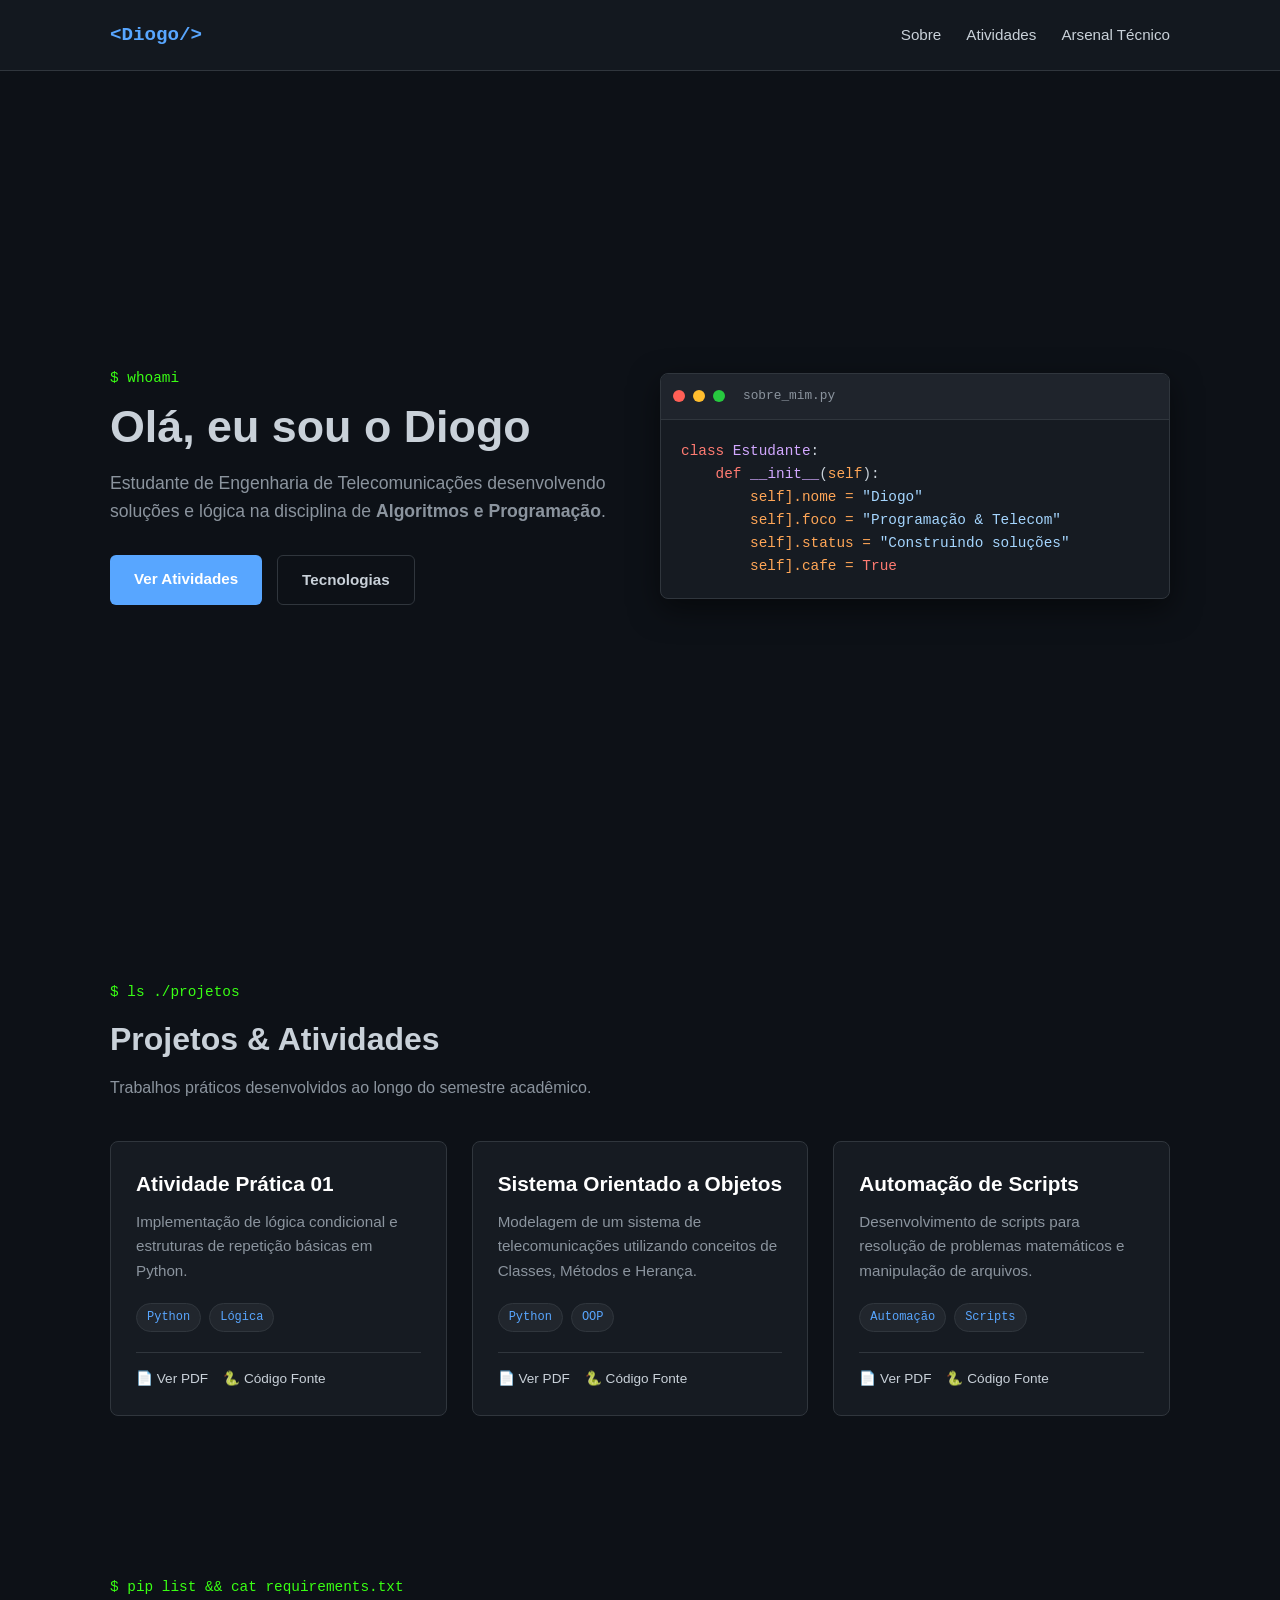
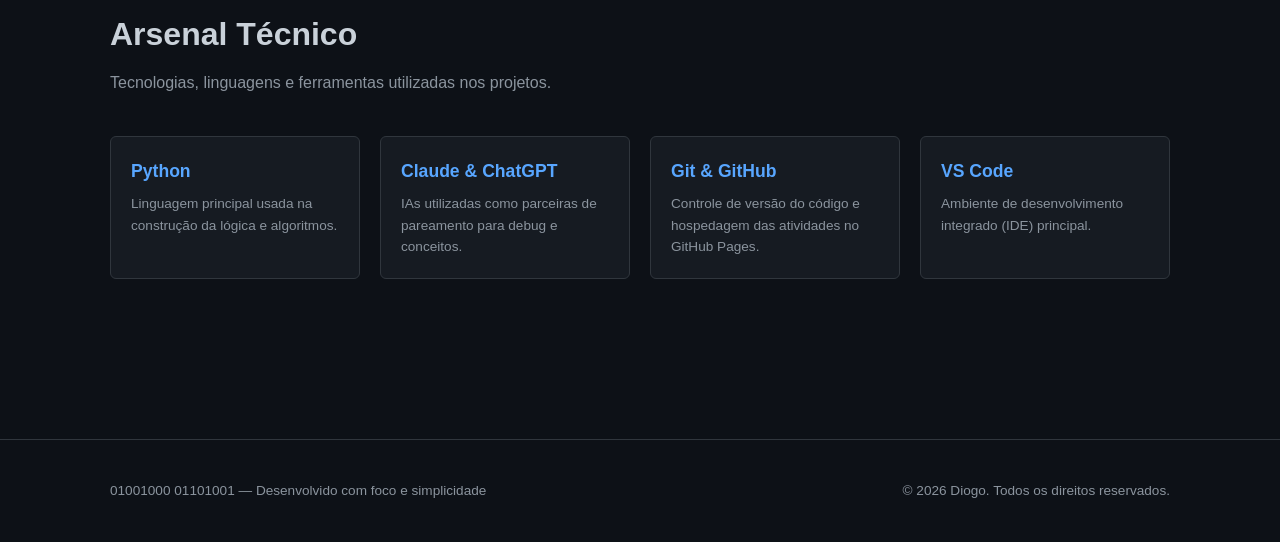
==== commit 51ccf9ae: "Add files via upload" ====
--- a/index.html
+++ b/index.html
@@ -1,61 +1,485 @@
 <!DOCTYPE html>
 <html lang="pt-BR">
 <head>
-  <meta charset="UTF-8" />
-  <meta name="viewport" content="width=device-width, initial-scale=1.0" />
-  <title>Meu Acervo</title>
-  <link rel="preconnect" href="https://fonts.googleapis.com" />
-  <link href="https://fonts.googleapis.com/css2?family=DM+Sans:wght@400;500;600&family=DM+Serif+Display&display=swap" rel="stylesheet" />
-  <link rel="stylesheet" href="assets/css/style.css" />
+    <meta charset="UTF-8">
+    <meta name="viewport" content="width=device-width, initial-scale=1.0">
+    <title>Diogo | Portfólio de Algoritmos e Programação</title>
+    <style>
+        :root {
+            --bg-color: #0d1117;
+            --card-bg: #161b22;
+            --text-main: #c9d1d9;
+            --text-muted: #8b949e;
+            --accent: #58a6ff;
+            --accent-hover: #1f6feb;
+            --terminal-green: #39ff14;
+            --border-color: #30363d;
+            --font-sans: 'Segoe UI', Tahoma, Geneva, Verdana, sans-serif;
+            --font-mono: 'Fira Code', Consolas, Monaco, 'Courier New', monospace;
+        }
+
+        * {
+            box-sizing: border-box;
+            margin: 0;
+            padding: 0;
+        }
+
+        html {
+            scroll-behavior: smooth;
+        }
+
+        body {
+            background-color: var(--bg-color);
+            color: var(--text-main);
+            font-family: var(--font-sans);
+            line-height: 1.6;
+        }
+
+        .container {
+            max-width: 1100px;
+            margin: 0 auto;
+            padding: 0 20px;
+        }
+
+        section {
+            padding: 80px 0;
+        }
+
+        .navbar {
+            background-color: rgba(22, 27, 34, 0.85);
+            backdrop-filter: blur(8px);
+            border-bottom: 1px solid var(--border-color);
+            position: sticky;
+            top: 0;
+            z-index: 100;
+        }
+
+        .navbar-content {
+            display: flex;
+            justify-content: space-between;
+            align-items: center;
+            height: 70px;
+        }
+
+        .logo {
+            font-family: var(--font-mono);
+            color: var(--accent);
+            font-weight: bold;
+            font-size: 1.2rem;
+            text-decoration: none;
+        }
+
+        .nav-links {
+            display: flex;
+            list-style: none;
+            gap: 25px;
+        }
+
+        .nav-links a {
+            color: var(--text-main);
+            text-decoration: none;
+            font-size: 0.95rem;
+            transition: color 0.2s;
+        }
+
+        .nav-links a:hover {
+            color: var(--accent);
+        }
+
+        .terminal-user {
+            font-family: var(--font-mono);
+            color: var(--terminal-green);
+            font-size: 0.9rem;
+            display: block;
+            margin-bottom: 10px;
+        }
+
+        .hero-section {
+            display: grid;
+            grid-template-columns: 1fr 1fr;
+            gap: 40px;
+            align-items: center;
+            min-height: calc(100vh - 70px);
+        }
+
+        .hero-text h1 {
+            font-size: 2.8rem;
+            line-height: 1.2;
+            margin-bottom: 15px;
+        }
+
+        .hero-text p {
+            color: var(--text-muted);
+            font-size: 1.1rem;
+            margin-bottom: 30px;
+        }
+
+        .hero-buttons {
+            display: flex;
+            gap: 15px;
+        }
+
+        .btn {
+            display: inline-block;
+            padding: 12px 24px;
+            border-radius: 6px;
+            text-decoration: none;
+            font-weight: 600;
+            font-size: 0.95rem;
+            transition: background-color 0.2s, transform 0.1s;
+        }
+
+        .btn:active {
+            transform: scale(0.98);
+        }
+
+        .btn-primary {
+            background-color: var(--accent);
+            color: #ffffff;
+        }
+
+        .btn-primary:hover {
+            background-color: var(--accent-hover);
+        }
+
+        .btn-secondary {
+            background-color: transparent;
+            color: var(--text-main);
+            border: 1px solid var(--border-color);
+        }
+
+        .btn-secondary:hover {
+            background-color: var(--card-bg);
+        }
+
+        .code-window {
+            background-color: var(--card-bg);
+            border: 1px solid var(--border-color);
+            border-radius: 8px;
+            overflow: hidden;
+            box-shadow: 0 10px 30px rgba(0,0,0,0.5);
+        }
+
+        .code-header {
+            background-color: #1f242c;
+            padding: 12px;
+            display: flex;
+            align-items: center;
+            gap: 8px;
+            border-bottom: 1px solid var(--border-color);
+        }
+
+        .dot {
+            width: 12px;
+            height: 12px;
+            border-radius: 50%;
+            display: inline-block;
+        }
+
+        .red { background-color: #ff5f56; }
+        .yellow { background-color: #ffbd2e; }
+        .green { background-color: #27c93f; }
+
+        .file-name {
+            font-family: var(--font-mono);
+            font-size: 0.8rem;
+            color: var(--text-muted);
+            margin-left: 10px;
+        }
+
+        .code-window pre {
+            padding: 20px;
+            overflow-x: auto;
+        }
+
+        .code-window code {
+            font-family: var(--font-mono);
+            font-size: 0.9rem;
+        }
+
+        .keyword { color: #ff7b72; }
+        .class-name { color: #d2a8ff; }
+        .function { color: #d2a8ff; }
+        .variable { color: #ffa657; }
+        .string { color: #a5d6ff; }
+
+        .section-header {
+            margin-bottom: 40px;
+            text-align: left;
+        }
+
+        .section-header h2 {
+            font-size: 2rem;
+            margin-bottom: 10px;
+        }
+
+        .section-header p {
+            color: var(--text-muted);
+        }
+
+        .projects-grid {
+            display: grid;
+            grid-template-columns: repeat(auto-fill, minmax(320px, 1fr));
+            gap: 25px;
+        }
+
+        .project-card {
+            background-color: var(--card-bg);
+            border: 1px solid var(--border-color);
+            border-radius: 8px;
+            display: flex;
+            flex-direction: column;
+            justify-content: space-between;
+            padding: 25px;
+            transition: transform 0.2s, border-color 0.2s;
+        }
+
+        .project-card:hover {
+            transform: translateY(-4px);
+            border-color: var(--accent);
+        }
+
+        .project-info h3 {
+            font-size: 1.3rem;
+            margin-bottom: 10px;
+            color: #ffffff;
+        }
+
+        .project-info p {
+            color: var(--text-muted);
+            font-size: 0.95rem;
+            margin-bottom: 20px;
+        }
+
+        .tags {
+            display: flex;
+            gap: 8px;
+            margin-bottom: 20px;
+        }
+
+        .tag {
+            background-color: #21262d;
+            color: var(--accent);
+            padding: 4px 10px;
+            border-radius: 100px;
+            font-size: 0.75rem;
+            font-family: var(--font-mono);
+            border: 1px solid var(--border-color);
+        }
+
+        .project-actions {
+            display: flex;
+            gap: 15px;
+            border-top: 1px solid var(--border-color);
+            padding-top: 15px;
+        }
+
+        .btn-link {
+            color: var(--text-main);
+            text-decoration: none;
+            font-size: 0.85rem;
+            font-weight: 500;
+        }
+
+        .btn-link:hover {
+            color: var(--accent);
+        }
+
+        .stack-grid {
+            display: grid;
+            grid-template-columns: repeat(auto-fill, minmax(220px, 1fr));
+            gap: 20px;
+        }
+
+        .stack-item {
+            background-color: var(--card-bg);
+            border: 1px solid var(--border-color);
+            border-radius: 6px;
+            padding: 20px;
+        }
+
+        .stack-item h3 {
+            font-size: 1.1rem;
+            margin-bottom: 8px;
+            color: var(--accent);
+        }
+
+        .stack-item p {
+            color: var(--text-muted);
+            font-size: 0.85rem;
+        }
+
+        .footer {
+            border-top: 1px solid var(--border-color);
+            padding: 40px 0;
+            margin-top: 80px;
+            font-size: 0.85rem;
+            color: var(--text-muted);
+        }
+
+        .footer-content {
+            display: flex;
+            justify-content: space-between;
+            align-items: center;
+        }
+
+        @media (max-width: 768px) {
+            .hero-section {
+                grid-template-columns: 1fr;
+                text-align: center;
+                padding-top: 40px;
+            }
+            
+            .hero-buttons {
+                justify-content: center;
+            }
+
+            .footer-content {
+                flex-direction: column;
+                gap: 15px;
+                text-align: center;
+            }
+            
+            .navbar-content {
+                flex-direction: column;
+                justify-content: center;
+                gap: 10px;
+                height: auto;
+                padding: 15px 0;
+            }
+        }
+    </style>
 </head>
 <body>
-  <header class="site-header">
-    <div class="header-inner">
-      <a href="index.html" class="logo">Acervo</a>
-      <nav>
-        <a href="index.html" class="nav-link active">Publicações</a>
-        <a href="admin/index.html" class="nav-link nav-admin">Gerenciar</a>
-      </nav>
-    </div>
-  </header>
-
-  <main class="container">
-    <section class="hero">
-      <h1>Publicações</h1>
-      <p class="hero-sub">Documentos, imagens e arquivos compartilhados.</p>
-    </section>
-
-    <div class="filter-bar">
-      <button class="filter-btn active" data-filter="all">Todos</button>
-      <button class="filter-btn" data-filter="pdf">PDF</button>
-      <button class="filter-btn" data-filter="image">Imagens</button>
-      <button class="filter-btn" data-filter="doc">Docs</button>
-      <button class="filter-btn" data-filter="text">Texto</button>
-      <button class="filter-btn" data-filter="other">Outros</button>
-    </div>
-
-    <div class="posts-grid" id="postsGrid">
-      <!-- Posts are injected by JS from posts.json -->
-    </div>
-
-    <p class="empty-state" id="emptyState" style="display:none">
-      Nenhuma publicação ainda. <a href="admin/index.html">Adicionar arquivos →</a>
-    </p>
-  </main>
-
-  <!-- Preview Modal -->
-  <div class="modal-overlay" id="modalOverlay">
-    <div class="modal" id="modal">
-      <button class="modal-close" id="modalClose">✕</button>
-      <div class="modal-body" id="modalBody"></div>
-      <div class="modal-footer" id="modalFooter"></div>
-    </div>
-  </div>
-
-  <footer class="site-footer">
-    <p>Acervo pessoal · <span id="footerYear"></span></p>
-  </footer>
-
-  <script src="assets/js/main.js"></script>
+    <header class="navbar">
+        <div class="container navbar-content">
+            <a href="#" class="logo">&lt;Diogo/&gt;</a>
+            <nav>
+                <ul class="nav-links">
+                    <li><a href="#sobre">Sobre</a></li>
+                    <li><a href="#projetos">Atividades</a></li>
+                    <li><a href="#stack">Arsenal Técnico</a></li>
+                </ul>
+            </nav>
+        </div>
+    </header>
+
+    <main class="container">
+        <section id="sobre" class="hero-section">
+            <div class="hero-text">
+                <span class="terminal-user">$ whoami</span>
+                <h1>Olá, eu sou o Diogo</h1>
+                <p>Estudante de Engenharia de Telecomunicações desenvolvendo soluções e lógica na disciplina de <strong>Algoritmos e Programação</strong>.</p>
+                <div class="hero-buttons">
+                    <a href="#projetos" class="btn btn-primary">Ver Atividades</a>
+                    <a href="#stack" class="btn btn-secondary">Tecnologias</a>
+                </div>
+            </div>
+            
+            <div class="code-window">
+                <div class="code-header">
+                    <span class="dot red"></span>
+                    <span class="dot yellow"></span>
+                    <span class="dot green"></span>
+                    <span class="file-name">sobre_mim.py</span>
+                </div>
+                <pre><code><span class="keyword">class</span> <span class="class-name">Estudante</span>:
+    <span class="keyword">def</span> <span class="function">__init__</span>(<span class="variable">self</span>):
+        <span class="variable">self].nome = <span class="string">"Diogo"</span>
+        <span class="variable">self].foco = <span class="string">"Programação & Telecom"</span>
+        <span class="variable">self].status = <span class="string">"Construindo soluções"</span>
+        <span class="variable">self].cafe = <span class="keyword">True</span></code></pre>
+            </div>
+        </section>
+
+        <section id="projetos" class="section">
+            <div class="section-header">
+                <span class="terminal-user">$ ls ./projetos</span>
+                <h2>Projetos & Atividades</h2>
+                <p>Trabalhos práticos desenvolvidos ao longo do semestre acadêmico.</p>
+            </div>
+
+            <div class="projects-grid">
+                <article class="project-card">
+                    <div class="project-info">
+                        <h3>Atividade Prática 01</h3>
+                        <p>Implementação de lógica condicional e estruturas de repetição básicas em Python.</p>
+                        <div class="tags">
+                            <span class="tag">Python</span>
+                            <span class="tag">Lógica</span>
+                        </div>
+                    </div>
+                    <div class="project-actions">
+                        <a href="#" class="btn-link" target="_blank">📄 Ver PDF</a>
+                        <a href="#" class="btn-link" target="_blank">🐍 Código Fonte</a>
+                    </div>
+                </article>
+
+                <article class="project-card">
+                    <div class="project-info">
+                        <h3>Sistema Orientado a Objetos</h3>
+                        <p>Modelagem de um sistema de telecomunicações utilizando conceitos de Classes, Métodos e Herança.</p>
+                        <div class="tags">
+                            <span class="tag">Python</span>
+                            <span class="tag">OOP</span>
+                        </div>
+                    </div>
+                    <div class="project-actions">
+                        <a href="#" class="btn-link" target="_blank">📄 Ver PDF</a>
+                        <a href="#" class="btn-link" target="_blank">🐍 Código Fonte</a>
+                    </div>
+                </article>
+
+                <article class="project-card">
+                    <div class="project-info">
+                        <h3>Automação de Scripts</h3>
+                        <p>Desenvolvimento de scripts para resolução de problemas matemáticos e manipulação de arquivos.</p>
+                        <div class="tags">
+                            <span class="tag">Automação</span>
+                            <span class="tag">Scripts</span>
+                        </div>
+                    </div>
+                    <div class="project-actions">
+                        <a href="#" class="btn-link" target="_blank">📄 Ver PDF</a>
+                        <a href="#" class="btn-link" target="_blank">🐍 Código Fonte</a>
+                    </div>
+                </article>
+            </div>
+        </section>
+
+        <section id="stack" class="section">
+            <div class="section-header">
+                <span class="terminal-user">$ pip list && cat requirements.txt</span>
+                <h2>Arsenal Técnico</h2>
+                <p>Tecnologias, linguagens e ferramentas utilizadas nos projetos.</p>
+            </div>
+
+            <div class="stack-grid">
+                <div class="stack-item">
+                    <h3>Python</h3>
+                    <p>Linguagem principal usada na construção da lógica e algoritmos.</p>
+                </div>
+                <div class="stack-item">
+                    <h3>Claude & ChatGPT</h3>
+                    <p>IAs utilizadas como parceiras de pareamento para debug e conceitos.</p>
+                </div>
+                <div class="stack-item">
+                    <h3>Git & GitHub</h3>
+                    <p>Controle de versão do código e hospedagem das atividades no GitHub Pages.</p>
+                </div>
+                <div class="stack-item">
+                    <h3>VS Code</h3>
+                    <p>Ambiente de desenvolvimento integrado (IDE) principal.</p>
+                </div>
+            </div>
+        </section>
+    </main>
+
+    <footer class="footer">
+        <div class="container footer-content">
+            <p>01001000 01101001 — Desenvolvido com foco e simplicidade</p>
+            <p>&copy; 2026 Diogo. Todos os direitos reservados.</p>
+        </div>
+    </footer>
 </body>
 </html>
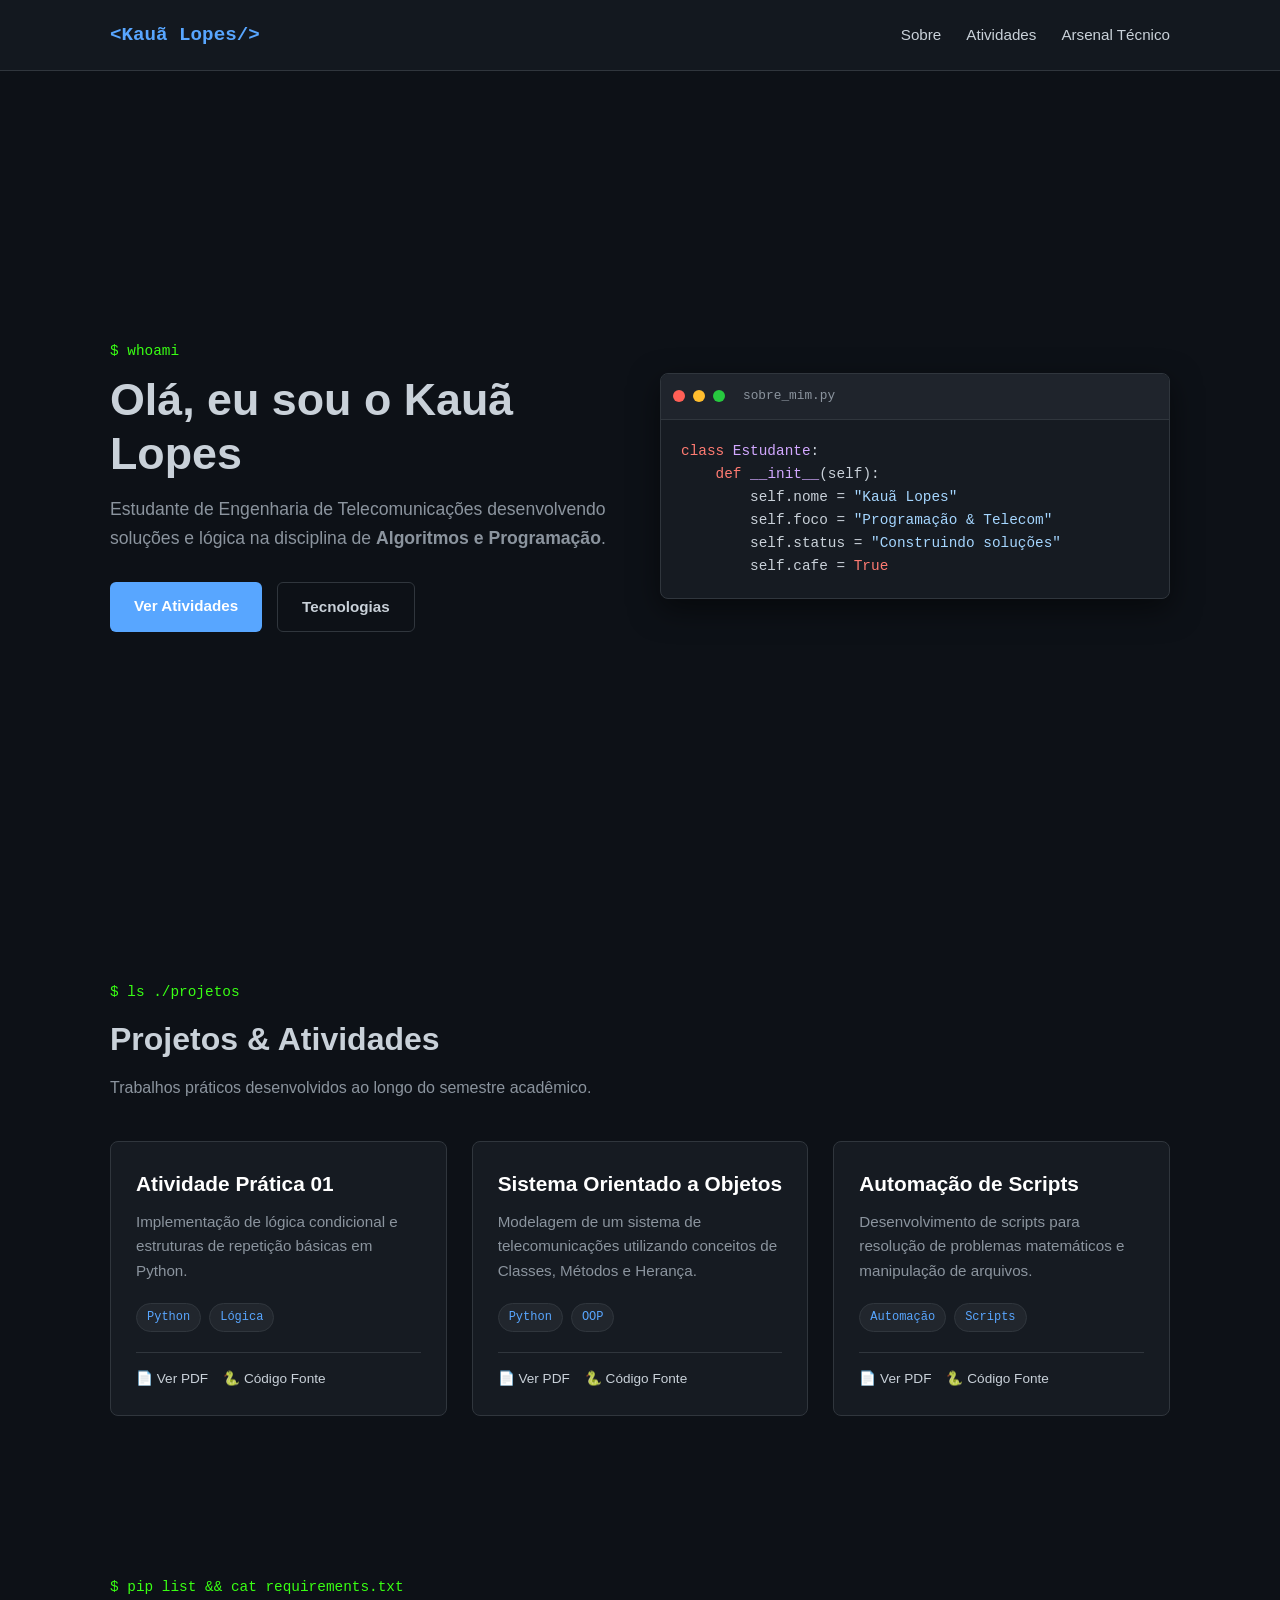
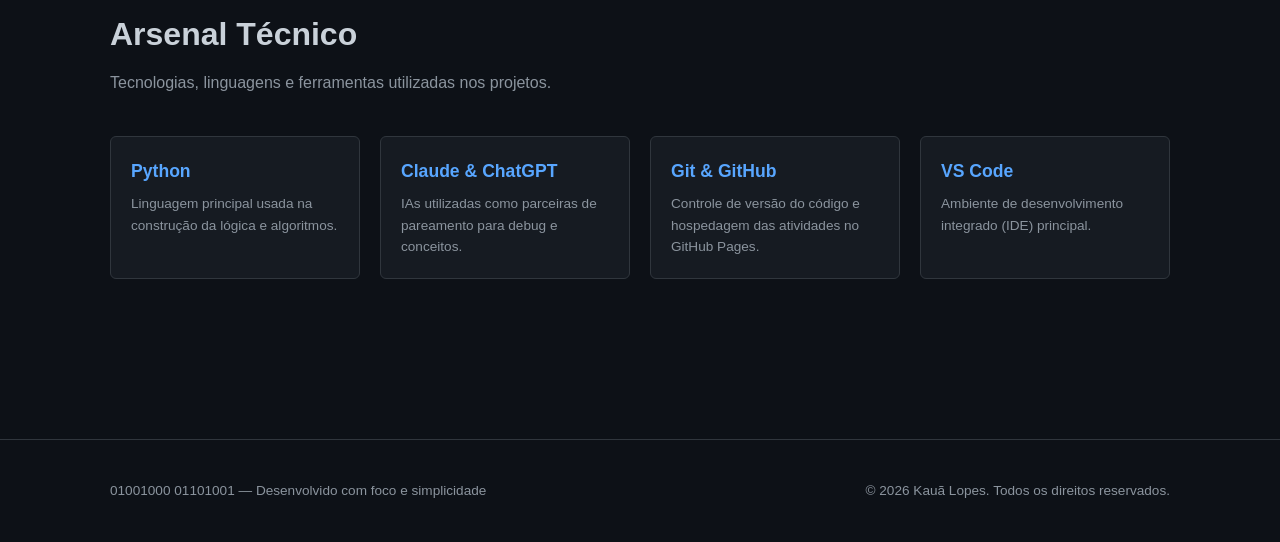
==== commit 6f5f4c62: "Add files via upload" ====
--- a/index.html
+++ b/index.html
@@ -3,7 +3,7 @@
 <head>
     <meta charset="UTF-8">
     <meta name="viewport" content="width=device-width, initial-scale=1.0">
-    <title>Diogo | Portfólio de Algoritmos e Programação</title>
+    <title>Kauã Lopes | Portfólio de Algoritmos e Programação</title>
     <style>
         :root {
             --bg-color: #0d1117;
@@ -353,7 +353,7 @@
 <body>
     <header class="navbar">
         <div class="container navbar-content">
-            <a href="#" class="logo">&lt;Diogo/&gt;</a>
+            <a href="#" class="logo">&lt;Kauã Lopes/&gt;</a>
             <nav>
                 <ul class="nav-links">
                     <li><a href="#sobre">Sobre</a></li>
@@ -368,7 +368,7 @@
         <section id="sobre" class="hero-section">
             <div class="hero-text">
                 <span class="terminal-user">$ whoami</span>
-                <h1>Olá, eu sou o Diogo</h1>
+                <h1>Olá, eu sou o Kauã Lopes</h1>
                 <p>Estudante de Engenharia de Telecomunicações desenvolvendo soluções e lógica na disciplina de <strong>Algoritmos e Programação</strong>.</p>
                 <div class="hero-buttons">
                     <a href="#projetos" class="btn btn-primary">Ver Atividades</a>
@@ -384,11 +384,11 @@
                     <span class="file-name">sobre_mim.py</span>
                 </div>
                 <pre><code><span class="keyword">class</span> <span class="class-name">Estudante</span>:
-    <span class="keyword">def</span> <span class="function">__init__</span>(<span class="variable">self</span>):
-        <span class="variable">self].nome = <span class="string">"Diogo"</span>
-        <span class="variable">self].foco = <span class="string">"Programação & Telecom"</span>
-        <span class="variable">self].status = <span class="string">"Construindo soluções"</span>
-        <span class="variable">self].cafe = <span class="keyword">True</span></code></pre>
+    <span class="keyword">def</span> <span class="function">__init__</span>(self):
+        self.nome = <span class="string">"Kauã Lopes"</span>
+        self.foco = <span class="string">"Programação & Telecom"</span>
+        self.status = <span class="string">"Construindo soluções"</span>
+        self.cafe = <span class="keyword">True</span></code></pre>
             </div>
         </section>
 
@@ -478,7 +478,7 @@
     <footer class="footer">
         <div class="container footer-content">
             <p>01001000 01101001 — Desenvolvido com foco e simplicidade</p>
-            <p>&copy; 2026 Diogo. Todos os direitos reservados.</p>
+            <p>&copy; 2026 Kauã Lopes. Todos os direitos reservados.</p>
         </div>
     </footer>
 </body>
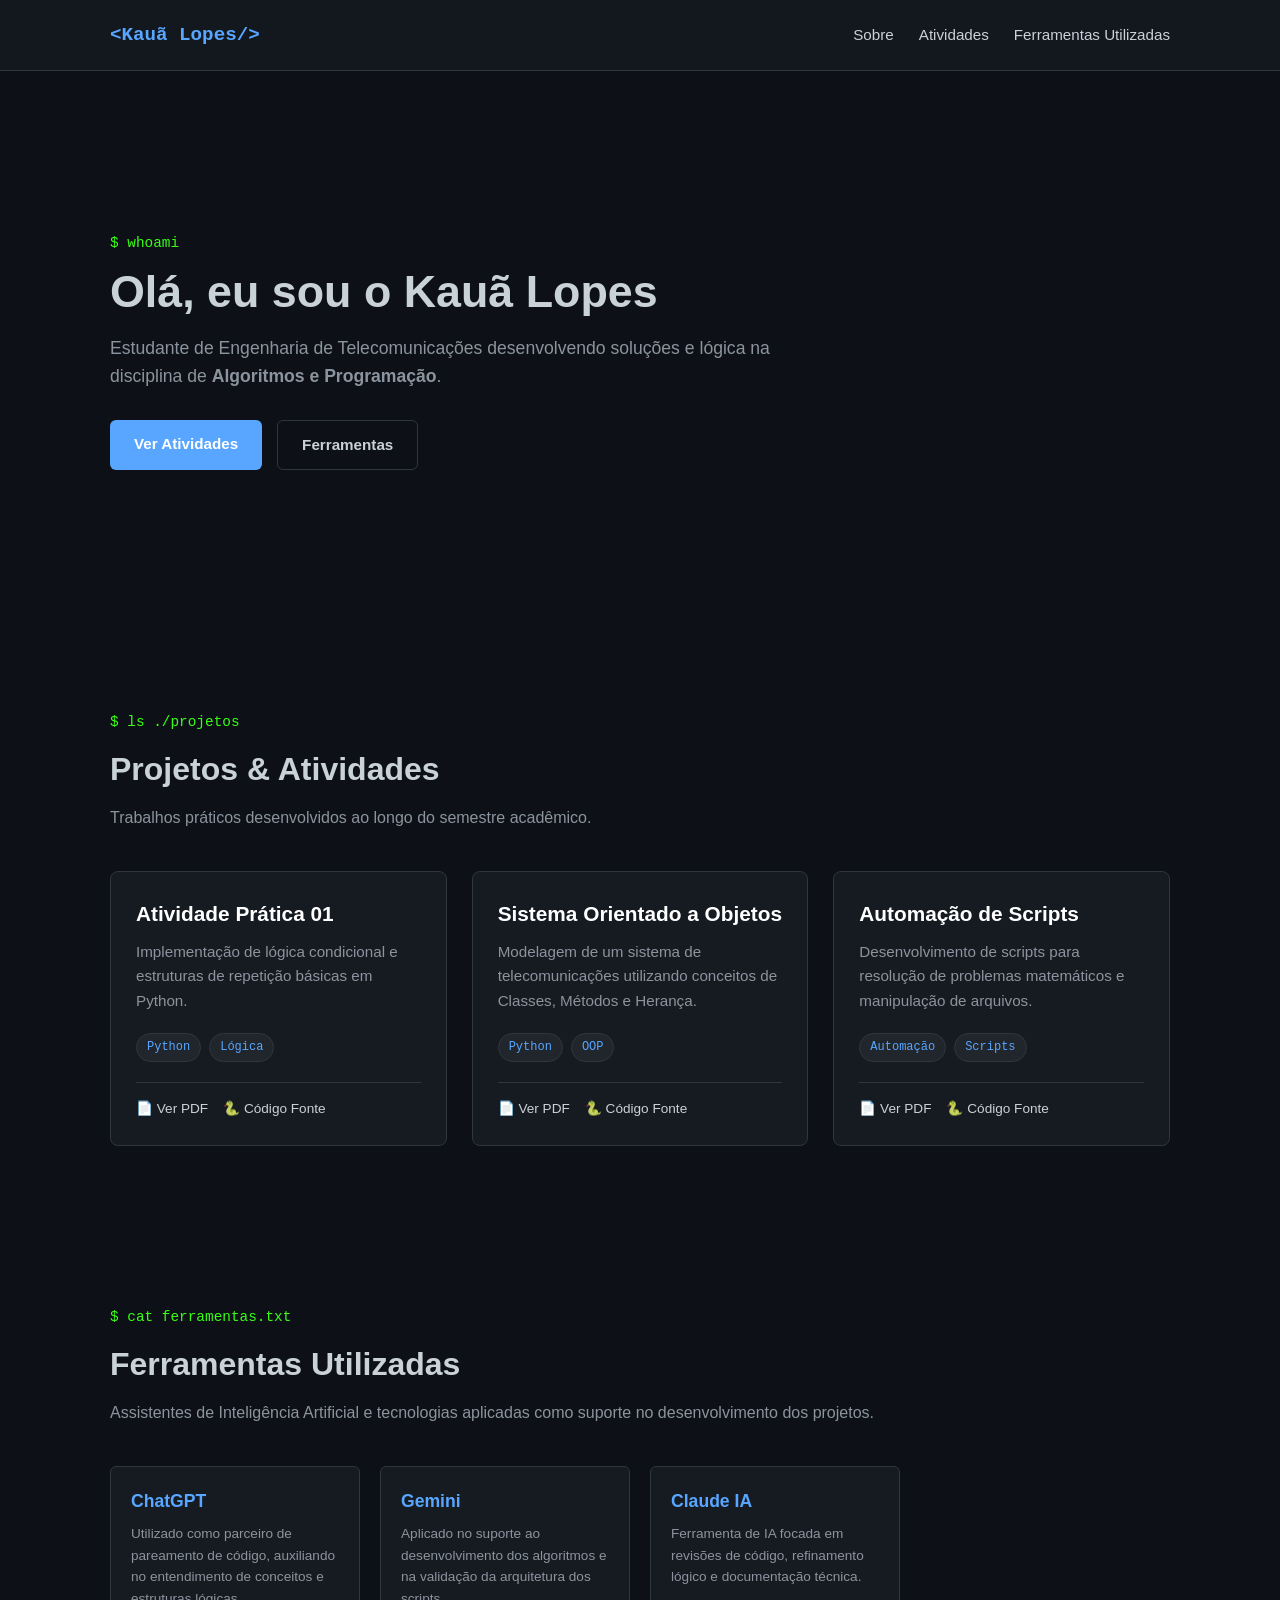
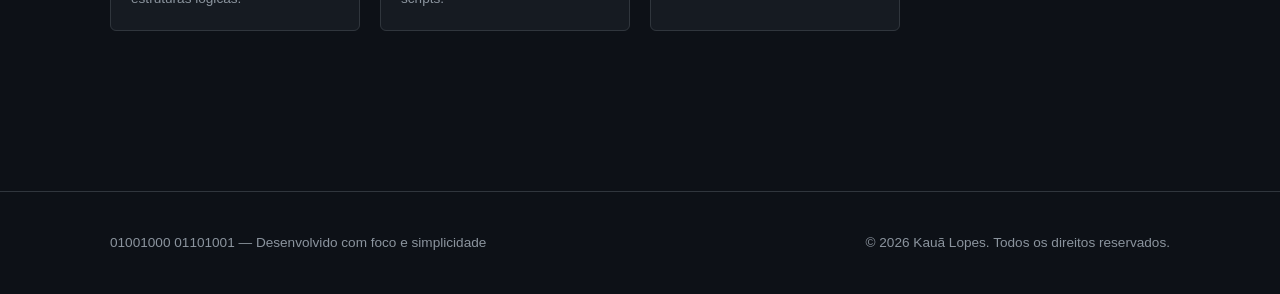
==== commit f584fc1f: "Add files via upload" ====
--- a/index.html
+++ b/index.html
@@ -95,11 +95,12 @@
         }
 
         .hero-section {
-            display: grid;
-            grid-template-columns: 1fr 1fr;
-            gap: 40px;
-            align-items: center;
-            min-height: calc(100vh - 70px);
+            display: flex;
+            flex-direction: column;
+            justify-content: center;
+            align-items: flex-start;
+            min-height: calc(70vh - 70px);
+            max-width: 700px;
         }
 
         .hero-text h1 {
@@ -152,57 +153,6 @@
             background-color: var(--card-bg);
         }
 
-        .code-window {
-            background-color: var(--card-bg);
-            border: 1px solid var(--border-color);
-            border-radius: 8px;
-            overflow: hidden;
-            box-shadow: 0 10px 30px rgba(0,0,0,0.5);
-        }
-
-        .code-header {
-            background-color: #1f242c;
-            padding: 12px;
-            display: flex;
-            align-items: center;
-            gap: 8px;
-            border-bottom: 1px solid var(--border-color);
-        }
-
-        .dot {
-            width: 12px;
-            height: 12px;
-            border-radius: 50%;
-            display: inline-block;
-        }
-
-        .red { background-color: #ff5f56; }
-        .yellow { background-color: #ffbd2e; }
-        .green { background-color: #27c93f; }
-
-        .file-name {
-            font-family: var(--font-mono);
-            font-size: 0.8rem;
-            color: var(--text-muted);
-            margin-left: 10px;
-        }
-
-        .code-window pre {
-            padding: 20px;
-            overflow-x: auto;
-        }
-
-        .code-window code {
-            font-family: var(--font-mono);
-            font-size: 0.9rem;
-        }
-
-        .keyword { color: #ff7b72; }
-        .class-name { color: #d2a8ff; }
-        .function { color: #d2a8ff; }
-        .variable { color: #ffa657; }
-        .string { color: #a5d6ff; }
-
         .section-header {
             margin-bottom: 40px;
             text-align: left;
@@ -325,8 +275,9 @@
 
         @media (max-width: 768px) {
             .hero-section {
-                grid-template-columns: 1fr;
                 text-align: center;
+                align-items: center;
+                margin: 0 auto;
                 padding-top: 40px;
             }
             
@@ -358,7 +309,7 @@
                 <ul class="nav-links">
                     <li><a href="#sobre">Sobre</a></li>
                     <li><a href="#projetos">Atividades</a></li>
-                    <li><a href="#stack">Arsenal Técnico</a></li>
+                    <li><a href="#ferramentas">Ferramentas Utilizadas</a></li>
                 </ul>
             </nav>
         </div>
@@ -372,23 +323,8 @@
                 <p>Estudante de Engenharia de Telecomunicações desenvolvendo soluções e lógica na disciplina de <strong>Algoritmos e Programação</strong>.</p>
                 <div class="hero-buttons">
                     <a href="#projetos" class="btn btn-primary">Ver Atividades</a>
-                    <a href="#stack" class="btn btn-secondary">Tecnologias</a>
+                    <a href="#ferramentas" class="btn btn-secondary">Ferramentas</a>
                 </div>
-            </div>
-            
-            <div class="code-window">
-                <div class="code-header">
-                    <span class="dot red"></span>
-                    <span class="dot yellow"></span>
-                    <span class="dot green"></span>
-                    <span class="file-name">sobre_mim.py</span>
-                </div>
-                <pre><code><span class="keyword">class</span> <span class="class-name">Estudante</span>:
-    <span class="keyword">def</span> <span class="function">__init__</span>(self):
-        self.nome = <span class="string">"Kauã Lopes"</span>
-        self.foco = <span class="string">"Programação & Telecom"</span>
-        self.status = <span class="string">"Construindo soluções"</span>
-        self.cafe = <span class="keyword">True</span></code></pre>
             </div>
         </section>
 
@@ -447,29 +383,25 @@
             </div>
         </section>
 
-        <section id="stack" class="section">
+        <section id="ferramentas" class="section">
             <div class="section-header">
-                <span class="terminal-user">$ pip list && cat requirements.txt</span>
-                <h2>Arsenal Técnico</h2>
-                <p>Tecnologias, linguagens e ferramentas utilizadas nos projetos.</p>
+                <span class="terminal-user">$ cat ferramentas.txt</span>
+                <h2>Ferramentas Utilizadas</h2>
+                <p>Assistentes de Inteligência Artificial e tecnologias aplicadas como suporte no desenvolvimento dos projetos.</p>
             </div>
 
             <div class="stack-grid">
                 <div class="stack-item">
-                    <h3>Python</h3>
-                    <p>Linguagem principal usada na construção da lógica e algoritmos.</p>
+                    <h3>ChatGPT</h3>
+                    <p>Utilizado como parceiro de pareamento de código, auxiliando no entendimento de conceitos e estruturas lógicas.</p>
                 </div>
                 <div class="stack-item">
-                    <h3>Claude & ChatGPT</h3>
-                    <p>IAs utilizadas como parceiras de pareamento para debug e conceitos.</p>
+                    <h3>Gemini</h3>
+                    <p>Aplicado no suporte ao desenvolvimento dos algoritmos e na validação da arquitetura dos scripts.</p>
                 </div>
                 <div class="stack-item">
-                    <h3>Git & GitHub</h3>
-                    <p>Controle de versão do código e hospedagem das atividades no GitHub Pages.</p>
-                </div>
-                <div class="stack-item">
-                    <h3>VS Code</h3>
-                    <p>Ambiente de desenvolvimento integrado (IDE) principal.</p>
+                    <h3>Claude IA</h3>
+                    <p>Ferramenta de IA focada em revisões de código, refinamento lógico e documentação técnica.</p>
                 </div>
             </div>
         </section>
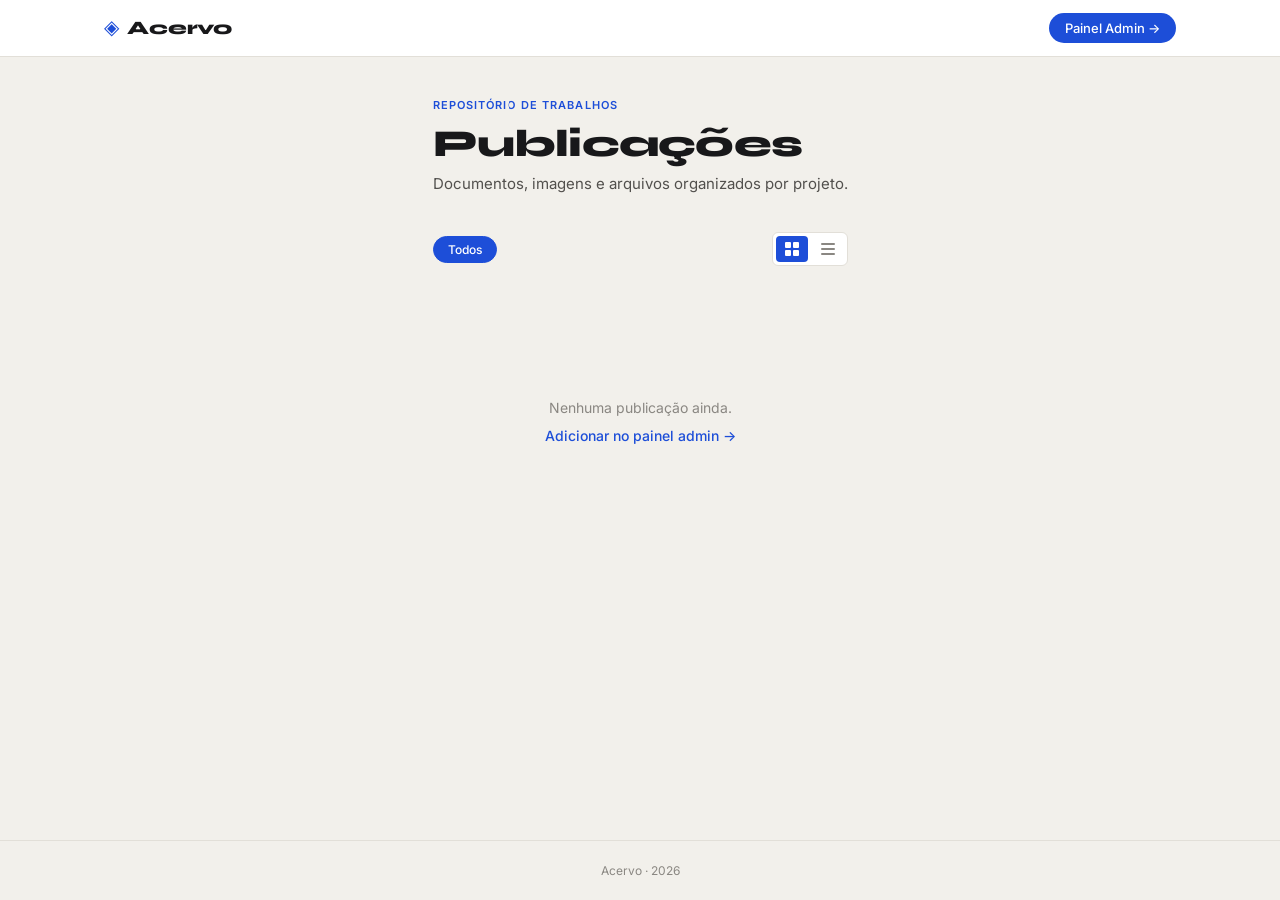
==== commit 6760d5e7: "Add files via upload" ====
--- a/index.html
+++ b/index.html
@@ -1,417 +1,80 @@
 <!DOCTYPE html>
 <html lang="pt-BR">
 <head>
-    <meta charset="UTF-8">
-    <meta name="viewport" content="width=device-width, initial-scale=1.0">
-    <title>Kauã Lopes | Portfólio de Algoritmos e Programação</title>
-    <style>
-        :root {
-            --bg-color: #0d1117;
-            --card-bg: #161b22;
-            --text-main: #c9d1d9;
-            --text-muted: #8b949e;
-            --accent: #58a6ff;
-            --accent-hover: #1f6feb;
-            --terminal-green: #39ff14;
-            --border-color: #30363d;
-            --font-sans: 'Segoe UI', Tahoma, Geneva, Verdana, sans-serif;
-            --font-mono: 'Fira Code', Consolas, Monaco, 'Courier New', monospace;
-        }
-
-        * {
-            box-sizing: border-box;
-            margin: 0;
-            padding: 0;
-        }
-
-        html {
-            scroll-behavior: smooth;
-        }
-
-        body {
-            background-color: var(--bg-color);
-            color: var(--text-main);
-            font-family: var(--font-sans);
-            line-height: 1.6;
-        }
-
-        .container {
-            max-width: 1100px;
-            margin: 0 auto;
-            padding: 0 20px;
-        }
-
-        section {
-            padding: 80px 0;
-        }
-
-        .navbar {
-            background-color: rgba(22, 27, 34, 0.85);
-            backdrop-filter: blur(8px);
-            border-bottom: 1px solid var(--border-color);
-            position: sticky;
-            top: 0;
-            z-index: 100;
-        }
-
-        .navbar-content {
-            display: flex;
-            justify-content: space-between;
-            align-items: center;
-            height: 70px;
-        }
-
-        .logo {
-            font-family: var(--font-mono);
-            color: var(--accent);
-            font-weight: bold;
-            font-size: 1.2rem;
-            text-decoration: none;
-        }
-
-        .nav-links {
-            display: flex;
-            list-style: none;
-            gap: 25px;
-        }
-
-        .nav-links a {
-            color: var(--text-main);
-            text-decoration: none;
-            font-size: 0.95rem;
-            transition: color 0.2s;
-        }
-
-        .nav-links a:hover {
-            color: var(--accent);
-        }
-
-        .terminal-user {
-            font-family: var(--font-mono);
-            color: var(--terminal-green);
-            font-size: 0.9rem;
-            display: block;
-            margin-bottom: 10px;
-        }
-
-        .hero-section {
-            display: flex;
-            flex-direction: column;
-            justify-content: center;
-            align-items: flex-start;
-            min-height: calc(70vh - 70px);
-            max-width: 700px;
-        }
-
-        .hero-text h1 {
-            font-size: 2.8rem;
-            line-height: 1.2;
-            margin-bottom: 15px;
-        }
-
-        .hero-text p {
-            color: var(--text-muted);
-            font-size: 1.1rem;
-            margin-bottom: 30px;
-        }
-
-        .hero-buttons {
-            display: flex;
-            gap: 15px;
-        }
-
-        .btn {
-            display: inline-block;
-            padding: 12px 24px;
-            border-radius: 6px;
-            text-decoration: none;
-            font-weight: 600;
-            font-size: 0.95rem;
-            transition: background-color 0.2s, transform 0.1s;
-        }
-
-        .btn:active {
-            transform: scale(0.98);
-        }
-
-        .btn-primary {
-            background-color: var(--accent);
-            color: #ffffff;
-        }
-
-        .btn-primary:hover {
-            background-color: var(--accent-hover);
-        }
-
-        .btn-secondary {
-            background-color: transparent;
-            color: var(--text-main);
-            border: 1px solid var(--border-color);
-        }
-
-        .btn-secondary:hover {
-            background-color: var(--card-bg);
-        }
-
-        .section-header {
-            margin-bottom: 40px;
-            text-align: left;
-        }
-
-        .section-header h2 {
-            font-size: 2rem;
-            margin-bottom: 10px;
-        }
-
-        .section-header p {
-            color: var(--text-muted);
-        }
-
-        .projects-grid {
-            display: grid;
-            grid-template-columns: repeat(auto-fill, minmax(320px, 1fr));
-            gap: 25px;
-        }
-
-        .project-card {
-            background-color: var(--card-bg);
-            border: 1px solid var(--border-color);
-            border-radius: 8px;
-            display: flex;
-            flex-direction: column;
-            justify-content: space-between;
-            padding: 25px;
-            transition: transform 0.2s, border-color 0.2s;
-        }
-
-        .project-card:hover {
-            transform: translateY(-4px);
-            border-color: var(--accent);
-        }
-
-        .project-info h3 {
-            font-size: 1.3rem;
-            margin-bottom: 10px;
-            color: #ffffff;
-        }
-
-        .project-info p {
-            color: var(--text-muted);
-            font-size: 0.95rem;
-            margin-bottom: 20px;
-        }
-
-        .tags {
-            display: flex;
-            gap: 8px;
-            margin-bottom: 20px;
-        }
-
-        .tag {
-            background-color: #21262d;
-            color: var(--accent);
-            padding: 4px 10px;
-            border-radius: 100px;
-            font-size: 0.75rem;
-            font-family: var(--font-mono);
-            border: 1px solid var(--border-color);
-        }
-
-        .project-actions {
-            display: flex;
-            gap: 15px;
-            border-top: 1px solid var(--border-color);
-            padding-top: 15px;
-        }
-
-        .btn-link {
-            color: var(--text-main);
-            text-decoration: none;
-            font-size: 0.85rem;
-            font-weight: 500;
-        }
-
-        .btn-link:hover {
-            color: var(--accent);
-        }
-
-        .stack-grid {
-            display: grid;
-            grid-template-columns: repeat(auto-fill, minmax(220px, 1fr));
-            gap: 20px;
-        }
-
-        .stack-item {
-            background-color: var(--card-bg);
-            border: 1px solid var(--border-color);
-            border-radius: 6px;
-            padding: 20px;
-        }
-
-        .stack-item h3 {
-            font-size: 1.1rem;
-            margin-bottom: 8px;
-            color: var(--accent);
-        }
-
-        .stack-item p {
-            color: var(--text-muted);
-            font-size: 0.85rem;
-        }
-
-        .footer {
-            border-top: 1px solid var(--border-color);
-            padding: 40px 0;
-            margin-top: 80px;
-            font-size: 0.85rem;
-            color: var(--text-muted);
-        }
-
-        .footer-content {
-            display: flex;
-            justify-content: space-between;
-            align-items: center;
-        }
-
-        @media (max-width: 768px) {
-            .hero-section {
-                text-align: center;
-                align-items: center;
-                margin: 0 auto;
-                padding-top: 40px;
-            }
-            
-            .hero-buttons {
-                justify-content: center;
-            }
-
-            .footer-content {
-                flex-direction: column;
-                gap: 15px;
-                text-align: center;
-            }
-            
-            .navbar-content {
-                flex-direction: column;
-                justify-content: center;
-                gap: 10px;
-                height: auto;
-                padding: 15px 0;
-            }
-        }
-    </style>
+  <meta charset="UTF-8" />
+  <meta name="viewport" content="width=device-width, initial-scale=1.0" />
+  <title>Acervo</title>
+  <link rel="preconnect" href="https://fonts.googleapis.com" />
+  <link href="https://fonts.googleapis.com/css2?family=Inter:wght@400;500;600&family=Syne:wght@700;800&display=swap" rel="stylesheet" />
+  <link rel="stylesheet" href="assets/css/style.css" />
 </head>
 <body>
-    <header class="navbar">
-        <div class="container navbar-content">
-            <a href="#" class="logo">&lt;Kauã Lopes/&gt;</a>
-            <nav>
-                <ul class="nav-links">
-                    <li><a href="#sobre">Sobre</a></li>
-                    <li><a href="#projetos">Atividades</a></li>
-                    <li><a href="#ferramentas">Ferramentas Utilizadas</a></li>
-                </ul>
-            </nav>
-        </div>
-    </header>
 
-    <main class="container">
-        <section id="sobre" class="hero-section">
-            <div class="hero-text">
-                <span class="terminal-user">$ whoami</span>
-                <h1>Olá, eu sou o Kauã Lopes</h1>
-                <p>Estudante de Engenharia de Telecomunicações desenvolvendo soluções e lógica na disciplina de <strong>Algoritmos e Programação</strong>.</p>
-                <div class="hero-buttons">
-                    <a href="#projetos" class="btn btn-primary">Ver Atividades</a>
-                    <a href="#ferramentas" class="btn btn-secondary">Ferramentas</a>
-                </div>
-            </div>
-        </section>
+  <header class="site-header">
+    <div class="header-inner">
+      <a href="index.html" class="logo">
+        <span class="logo-icon">◈</span>
+        Acervo
+      </a>
+      <nav>
+        <a href="admin/index.html" class="nav-admin">Painel Admin →</a>
+      </nav>
+    </div>
+  </header>
 
-        <section id="projetos" class="section">
-            <div class="section-header">
-                <span class="terminal-user">$ ls ./projetos</span>
-                <h2>Projetos & Atividades</h2>
-                <p>Trabalhos práticos desenvolvidos ao longo do semestre acadêmico.</p>
-            </div>
+  <main class="container">
+    <section class="hero">
+      <div class="hero-label">Repositório de trabalhos</div>
+      <h1>Publicações</h1>
+      <p class="hero-sub">Documentos, imagens e arquivos organizados por projeto.</p>
+    </section>
 
-            <div class="projects-grid">
-                <article class="project-card">
-                    <div class="project-info">
-                        <h3>Atividade Prática 01</h3>
-                        <p>Implementação de lógica condicional e estruturas de repetição básicas em Python.</p>
-                        <div class="tags">
-                            <span class="tag">Python</span>
-                            <span class="tag">Lógica</span>
-                        </div>
-                    </div>
-                    <div class="project-actions">
-                        <a href="#" class="btn-link" target="_blank">📄 Ver PDF</a>
-                        <a href="#" class="btn-link" target="_blank">🐍 Código Fonte</a>
-                    </div>
-                </article>
+    <!-- View toggle -->
+    <div class="toolbar">
+      <div class="filter-bar" id="filterBar">
+        <button class="filter-btn active" data-filter="all">Todos</button>
+      </div>
+      <div class="view-toggle">
+        <button class="view-btn active" data-view="grid" title="Grade">
+          <svg width="16" height="16" viewBox="0 0 16 16" fill="currentColor">
+            <rect x="1" y="1" width="6" height="6" rx="1"/><rect x="9" y="1" width="6" height="6" rx="1"/>
+            <rect x="1" y="9" width="6" height="6" rx="1"/><rect x="9" y="9" width="6" height="6" rx="1"/>
+          </svg>
+        </button>
+        <button class="view-btn" data-view="list" title="Lista">
+          <svg width="16" height="16" viewBox="0 0 16 16" fill="currentColor">
+            <rect x="1" y="2" width="14" height="2" rx="1"/><rect x="1" y="7" width="14" height="2" rx="1"/>
+            <rect x="1" y="12" width="14" height="2" rx="1"/>
+          </svg>
+        </button>
+      </div>
+    </div>
 
-                <article class="project-card">
-                    <div class="project-info">
-                        <h3>Sistema Orientado a Objetos</h3>
-                        <p>Modelagem de um sistema de telecomunicações utilizando conceitos de Classes, Métodos e Herança.</p>
-                        <div class="tags">
-                            <span class="tag">Python</span>
-                            <span class="tag">OOP</span>
-                        </div>
-                    </div>
-                    <div class="project-actions">
-                        <a href="#" class="btn-link" target="_blank">📄 Ver PDF</a>
-                        <a href="#" class="btn-link" target="_blank">🐍 Código Fonte</a>
-                    </div>
-                </article>
+    <!-- Folders / Projects -->
+    <div id="foldersView"></div>
 
-                <article class="project-card">
-                    <div class="project-info">
-                        <h3>Automação de Scripts</h3>
-                        <p>Desenvolvimento de scripts para resolução de problemas matemáticos e manipulação de arquivos.</p>
-                        <div class="tags">
-                            <span class="tag">Automação</span>
-                            <span class="tag">Scripts</span>
-                        </div>
-                    </div>
-                    <div class="project-actions">
-                        <a href="#" class="btn-link" target="_blank">📄 Ver PDF</a>
-                        <a href="#" class="btn-link" target="_blank">🐍 Código Fonte</a>
-                    </div>
-                </article>
-            </div>
-        </section>
+    <p class="empty-state" id="emptyState" style="display:none">
+      Nenhuma publicação ainda.<br>
+      <a href="admin/index.html">Adicionar no painel admin →</a>
+    </p>
+  </main>
 
-        <section id="ferramentas" class="section">
-            <div class="section-header">
-                <span class="terminal-user">$ cat ferramentas.txt</span>
-                <h2>Ferramentas Utilizadas</h2>
-                <p>Assistentes de Inteligência Artificial e tecnologias aplicadas como suporte no desenvolvimento dos projetos.</p>
-            </div>
+  <!-- Preview Modal -->
+  <div class="modal-overlay" id="modalOverlay">
+    <div class="modal" id="modal">
+      <div class="modal-topbar">
+        <span class="modal-title-text" id="modalTitleText"></span>
+        <button class="modal-close" id="modalClose">✕</button>
+      </div>
+      <div class="modal-body" id="modalBody"></div>
+      <div class="modal-footer" id="modalFooter"></div>
+    </div>
+  </div>
 
-            <div class="stack-grid">
-                <div class="stack-item">
-                    <h3>ChatGPT</h3>
-                    <p>Utilizado como parceiro de pareamento de código, auxiliando no entendimento de conceitos e estruturas lógicas.</p>
-                </div>
-                <div class="stack-item">
-                    <h3>Gemini</h3>
-                    <p>Aplicado no suporte ao desenvolvimento dos algoritmos e na validação da arquitetura dos scripts.</p>
-                </div>
-                <div class="stack-item">
-                    <h3>Claude IA</h3>
-                    <p>Ferramenta de IA focada em revisões de código, refinamento lógico e documentação técnica.</p>
-                </div>
-            </div>
-        </section>
-    </main>
+  <footer class="site-footer">
+    <p>Acervo · <span id="footerYear"></span></p>
+  </footer>
 
-    <footer class="footer">
-        <div class="container footer-content">
-            <p>01001000 01101001 — Desenvolvido com foco e simplicidade</p>
-            <p>&copy; 2026 Kauã Lopes. Todos os direitos reservados.</p>
-        </div>
-    </footer>
+  <script src="assets/js/main.js"></script>
 </body>
 </html>
--- a/assets/css/style.css
+++ b/assets/css/style.css
@@ -0,0 +1,754 @@
+/* ─── Design Tokens ──────────────────────────────────────── */
+:root {
+  --bg:           #F2F0EB;
+  --surface:      #FFFFFF;
+  --surface-2:    #F8F7F4;
+  --border:       #E2DFD8;
+  --border-strong:#C8C4BC;
+  --text:         #18181A;
+  --text-2:       #52504D;
+  --muted:        #8A8782;
+  --accent:       #1D4ED8;   /* deep blue */
+  --accent-lt:    #EEF2FF;
+  --accent-hover: #1741B5;
+  --success:      #16A34A;
+  --success-lt:   #F0FDF4;
+  --danger:       #DC2626;
+  --danger-lt:    #FEF2F2;
+  --warn-lt:      #FFFBEB;
+  --warn:         #92400E;
+
+  --radius-sm:    6px;
+  --radius:       10px;
+  --radius-lg:    16px;
+  --shadow-sm:    0 1px 3px rgba(0,0,0,.07), 0 1px 2px rgba(0,0,0,.06);
+  --shadow:       0 4px 16px rgba(0,0,0,.08);
+  --shadow-hover: 0 8px 28px rgba(0,0,0,.14);
+  --shadow-modal: 0 24px 64px rgba(0,0,0,.22);
+
+  --font-display: 'Syne', system-ui, sans-serif;
+  --font-body:    'Inter', system-ui, sans-serif;
+}
+
+/* ─── Reset ──────────────────────────────────────────────── */
+*, *::before, *::after { box-sizing: border-box; margin: 0; padding: 0; }
+html { scroll-behavior: smooth; }
+body {
+  font-family: var(--font-body);
+  background: var(--bg);
+  color: var(--text);
+  font-size: 14px;
+  line-height: 1.6;
+  min-height: 100vh;
+  display: flex;
+  flex-direction: column;
+}
+
+/* ─── Header ─────────────────────────────────────────────── */
+.site-header {
+  background: var(--surface);
+  border-bottom: 1px solid var(--border);
+  position: sticky;
+  top: 0;
+  z-index: 100;
+}
+.header-inner {
+  max-width: 1120px;
+  margin: 0 auto;
+  padding: 0 24px;
+  height: 56px;
+  display: flex;
+  align-items: center;
+  justify-content: space-between;
+}
+.logo {
+  font-family: var(--font-display);
+  font-size: 19px;
+  font-weight: 800;
+  color: var(--text);
+  text-decoration: none;
+  display: flex;
+  align-items: center;
+  gap: 8px;
+  letter-spacing: -.01em;
+}
+.logo-icon {
+  color: var(--accent);
+  font-size: 20px;
+  line-height: 1;
+}
+.nav-admin {
+  padding: 7px 16px;
+  background: var(--accent);
+  color: #fff;
+  border-radius: 20px;
+  text-decoration: none;
+  font-size: 13px;
+  font-weight: 500;
+  transition: background .15s;
+}
+.nav-admin:hover { background: var(--accent-hover); }
+.nav-back {
+  color: var(--muted);
+  font-size: 13px;
+  text-decoration: none;
+  transition: color .15s;
+}
+.nav-back:hover { color: var(--text); }
+
+/* ─── Layout ─────────────────────────────────────────────── */
+.container {
+  max-width: 1120px;
+  margin: 0 auto;
+  padding: 40px 24px 80px;
+  flex: 1;
+}
+
+/* ─── Hero ───────────────────────────────────────────────── */
+.hero { margin-bottom: 36px; }
+.hero-label {
+  font-size: 11px;
+  font-weight: 600;
+  letter-spacing: .1em;
+  text-transform: uppercase;
+  color: var(--accent);
+  margin-bottom: 8px;
+}
+.hero h1 {
+  font-family: var(--font-display);
+  font-size: 38px;
+  font-weight: 800;
+  letter-spacing: -.02em;
+  line-height: 1.1;
+}
+.hero-sub {
+  color: var(--text-2);
+  margin-top: 8px;
+  font-size: 15px;
+}
+
+/* ─── Toolbar ────────────────────────────────────────────── */
+.toolbar {
+  display: flex;
+  align-items: center;
+  justify-content: space-between;
+  margin-bottom: 28px;
+  gap: 12px;
+  flex-wrap: wrap;
+}
+.filter-bar {
+  display: flex;
+  gap: 6px;
+  flex-wrap: wrap;
+}
+.filter-btn {
+  padding: 5px 14px;
+  border-radius: 20px;
+  border: 1px solid var(--border);
+  background: var(--surface);
+  color: var(--text-2);
+  font-family: var(--font-body);
+  font-size: 12px;
+  font-weight: 500;
+  cursor: pointer;
+  transition: all .15s;
+  white-space: nowrap;
+}
+.filter-btn:hover { border-color: var(--accent); color: var(--accent); }
+.filter-btn.active { background: var(--accent); border-color: var(--accent); color: #fff; }
+.view-toggle {
+  display: flex;
+  gap: 4px;
+  background: var(--surface);
+  border: 1px solid var(--border);
+  border-radius: var(--radius-sm);
+  padding: 3px;
+}
+.view-btn {
+  padding: 5px 8px;
+  border: none;
+  border-radius: 4px;
+  background: transparent;
+  color: var(--muted);
+  cursor: pointer;
+  transition: all .15s;
+  display: flex;
+  align-items: center;
+}
+.view-btn.active, .view-btn:hover { background: var(--accent); color: #fff; }
+
+/* ─── Folder groups ──────────────────────────────────────── */
+.folder-group {
+  margin-bottom: 36px;
+}
+.folder-header {
+  display: flex;
+  align-items: center;
+  gap: 10px;
+  margin-bottom: 16px;
+  padding-bottom: 12px;
+  border-bottom: 1px solid var(--border);
+}
+.folder-icon {
+  width: 32px;
+  height: 32px;
+  background: var(--accent-lt);
+  border-radius: 8px;
+  display: flex;
+  align-items: center;
+  justify-content: center;
+  font-size: 15px;
+  flex-shrink: 0;
+}
+.folder-name {
+  font-family: var(--font-display);
+  font-size: 17px;
+  font-weight: 700;
+  letter-spacing: -.01em;
+}
+.folder-count {
+  font-size: 12px;
+  color: var(--muted);
+  background: var(--surface-2);
+  border: 1px solid var(--border);
+  padding: 2px 8px;
+  border-radius: 20px;
+  margin-left: auto;
+}
+
+/* ─── Grid ───────────────────────────────────────────────── */
+.posts-grid {
+  display: grid;
+  grid-template-columns: repeat(auto-fill, minmax(220px, 1fr));
+  gap: 16px;
+}
+
+/* ─── Card ───────────────────────────────────────────────── */
+.post-card {
+  background: var(--surface);
+  border: 1px solid var(--border);
+  border-radius: var(--radius);
+  overflow: hidden;
+  box-shadow: var(--shadow-sm);
+  cursor: pointer;
+  transition: transform .2s, box-shadow .2s, border-color .2s;
+}
+.post-card:hover {
+  transform: translateY(-2px);
+  box-shadow: var(--shadow-hover);
+  border-color: var(--border-strong);
+}
+.card-thumb {
+  width: 100%;
+  height: 160px;
+  background: var(--surface-2);
+  display: flex;
+  align-items: center;
+  justify-content: center;
+  overflow: hidden;
+  position: relative;
+}
+.card-thumb img {
+  width: 100%; height: 100%;
+  object-fit: cover;
+  transition: transform .3s;
+}
+.post-card:hover .card-thumb img { transform: scale(1.04); }
+.file-icon-wrap {
+  display: flex;
+  flex-direction: column;
+  align-items: center;
+  gap: 10px;
+}
+.file-icon-big {
+  font-size: 40px;
+  line-height: 1;
+}
+.ext-chip {
+  font-size: 10px;
+  font-weight: 700;
+  letter-spacing: .08em;
+  text-transform: uppercase;
+  background: var(--accent-lt);
+  color: var(--accent);
+  padding: 3px 9px;
+  border-radius: 20px;
+}
+.pdf-hover-preview {
+  position: absolute;
+  inset: 0;
+  background: #fff;
+  display: flex;
+  align-items: center;
+  justify-content: center;
+  opacity: 0;
+  transition: opacity .2s;
+}
+.post-card:hover .pdf-hover-preview { opacity: 1; }
+.pdf-hover-preview iframe {
+  width: 100%; height: 100%;
+  border: none;
+  pointer-events: none;
+}
+.card-body { padding: 12px 14px 14px; }
+.card-title {
+  font-weight: 600;
+  font-size: 13px;
+  line-height: 1.4;
+  display: -webkit-box;
+  -webkit-line-clamp: 2;
+  -webkit-box-orient: vertical;
+  overflow: hidden;
+  margin-bottom: 8px;
+}
+.card-meta {
+  font-size: 11px;
+  color: var(--muted);
+  display: flex;
+  justify-content: space-between;
+  align-items: center;
+}
+
+/* ─── List view ──────────────────────────────────────────── */
+.posts-list { display: flex; flex-direction: column; gap: 6px; }
+.list-item {
+  background: var(--surface);
+  border: 1px solid var(--border);
+  border-radius: var(--radius-sm);
+  padding: 12px 16px;
+  display: flex;
+  align-items: center;
+  gap: 14px;
+  cursor: pointer;
+  transition: border-color .15s, box-shadow .15s;
+}
+.list-item:hover {
+  border-color: var(--border-strong);
+  box-shadow: var(--shadow-sm);
+}
+.list-icon { font-size: 22px; flex-shrink: 0; }
+.list-info { flex: 1; min-width: 0; }
+.list-title { font-size: 13px; font-weight: 600; white-space: nowrap; overflow: hidden; text-overflow: ellipsis; }
+.list-meta { font-size: 11px; color: var(--muted); margin-top: 2px; }
+.list-badge {
+  font-size: 10px;
+  font-weight: 700;
+  text-transform: uppercase;
+  letter-spacing: .06em;
+  padding: 3px 8px;
+  border-radius: 20px;
+  background: var(--surface-2);
+  color: var(--muted);
+  border: 1px solid var(--border);
+  flex-shrink: 0;
+}
+
+/* ─── Modal ──────────────────────────────────────────────── */
+.modal-overlay {
+  position: fixed;
+  inset: 0;
+  background: rgba(0,0,0,.45);
+  backdrop-filter: blur(6px);
+  z-index: 200;
+  display: flex;
+  align-items: center;
+  justify-content: center;
+  padding: 20px;
+  opacity: 0;
+  pointer-events: none;
+  transition: opacity .2s;
+}
+.modal-overlay.open { opacity: 1; pointer-events: all; }
+.modal {
+  background: var(--surface);
+  border-radius: var(--radius-lg);
+  width: 100%;
+  max-width: 880px;
+  max-height: 92vh;
+  display: flex;
+  flex-direction: column;
+  overflow: hidden;
+  box-shadow: var(--shadow-modal);
+  transform: scale(.97) translateY(8px);
+  transition: transform .25s cubic-bezier(.34,1.56,.64,1);
+}
+.modal-overlay.open .modal { transform: scale(1) translateY(0); }
+.modal-topbar {
+  padding: 14px 18px;
+  border-bottom: 1px solid var(--border);
+  display: flex;
+  align-items: center;
+  justify-content: space-between;
+  flex-shrink: 0;
+}
+.modal-title-text { font-size: 13px; font-weight: 600; color: var(--text-2); }
+.modal-close {
+  width: 30px; height: 30px;
+  border: none;
+  background: var(--surface-2);
+  border-radius: 50%;
+  cursor: pointer;
+  font-size: 14px;
+  color: var(--text-2);
+  display: flex;
+  align-items: center;
+  justify-content: center;
+  transition: background .15s;
+}
+.modal-close:hover { background: var(--border); }
+.modal-body {
+  flex: 1;
+  overflow: auto;
+  min-height: 300px;
+}
+.modal-body iframe, .modal-body img {
+  width: 100%; height: 100%;
+  min-height: 420px;
+  border: none;
+  display: block;
+}
+.modal-body img { object-fit: contain; max-height: 72vh; }
+.modal-footer {
+  padding: 14px 18px;
+  border-top: 1px solid var(--border);
+  display: flex;
+  align-items: center;
+  justify-content: space-between;
+  gap: 12px;
+  flex-shrink: 0;
+}
+.modal-info strong { font-size: 14px; display: block; }
+.modal-info .meta { font-size: 12px; color: var(--muted); margin-top: 2px; }
+.btn-download {
+  padding: 8px 18px;
+  background: var(--accent);
+  color: #fff;
+  border: none;
+  border-radius: var(--radius-sm);
+  cursor: pointer;
+  font-family: var(--font-body);
+  font-size: 13px;
+  font-weight: 500;
+  text-decoration: none;
+  display: inline-flex;
+  align-items: center;
+  gap: 6px;
+  white-space: nowrap;
+  transition: background .15s;
+}
+.btn-download:hover { background: var(--accent-hover); }
+.text-viewer {
+  padding: 24px;
+  font-family: 'Courier New', monospace;
+  font-size: 12.5px;
+  white-space: pre-wrap;
+  word-break: break-word;
+  line-height: 1.75;
+  background: var(--surface-2);
+  min-height: 100%;
+  overflow: auto;
+}
+.no-preview {
+  display: flex; flex-direction: column;
+  align-items: center; justify-content: center;
+  height: 300px; gap: 12px; color: var(--muted);
+}
+.no-preview .icon { font-size: 56px; }
+.no-preview p { font-size: 14px; }
+
+/* ─── Empty state ────────────────────────────────────────── */
+.empty-state {
+  text-align: center;
+  padding: 100px 20px;
+  color: var(--muted);
+  line-height: 2;
+}
+.empty-state a { color: var(--accent); text-decoration: none; font-weight: 500; }
+.empty-state a:hover { text-decoration: underline; }
+
+/* ─── Footer ─────────────────────────────────────────────── */
+.site-footer {
+  text-align: center;
+  padding: 20px;
+  font-size: 12px;
+  color: var(--muted);
+  border-top: 1px solid var(--border);
+  margin-top: auto;
+}
+
+/* ═══════════════════════════════════════════════════════════
+   ADMIN STYLES
+═══════════════════════════════════════════════════════════ */
+
+/* Auth gate */
+.auth-gate {
+  display: flex;
+  align-items: center;
+  justify-content: center;
+  min-height: calc(100vh - 56px);
+  padding: 40px 24px;
+}
+.auth-card {
+  background: var(--surface);
+  border: 1px solid var(--border);
+  border-radius: var(--radius-lg);
+  padding: 40px;
+  width: 100%;
+  max-width: 440px;
+  box-shadow: var(--shadow);
+  text-align: center;
+}
+.auth-icon { font-size: 36px; margin-bottom: 16px; }
+.auth-card h2 {
+  font-family: var(--font-display);
+  font-size: 22px;
+  font-weight: 800;
+  margin-bottom: 8px;
+}
+.auth-card p { color: var(--text-2); font-size: 13px; }
+.auth-note {
+  margin-top: 16px;
+  font-size: 11px;
+  color: var(--muted);
+}
+
+/* Admin section */
+.admin-section {
+  background: var(--surface);
+  border: 1px solid var(--border);
+  border-radius: var(--radius-lg);
+  padding: 28px;
+  margin-bottom: 20px;
+}
+.section-head {
+  display: flex;
+  align-items: center;
+  justify-content: space-between;
+  margin-bottom: 20px;
+  padding-bottom: 16px;
+  border-bottom: 1px solid var(--border);
+}
+.admin-section > h2 {
+  font-family: var(--font-display);
+  font-size: 18px;
+  font-weight: 700;
+  margin-bottom: 20px;
+  padding-bottom: 16px;
+  border-bottom: 1px solid var(--border);
+}
+.section-head h2 { font-family: var(--font-display); font-size: 18px; font-weight: 700; }
+
+/* Upload zone */
+.upload-zone {
+  border: 2px dashed var(--border);
+  border-radius: var(--radius);
+  cursor: pointer;
+  transition: all .15s;
+  background: var(--surface-2);
+}
+.upload-zone:hover, .upload-zone.drag-over {
+  border-color: var(--accent);
+  background: var(--accent-lt);
+}
+.upload-zone-inner {
+  padding: 48px 24px;
+  text-align: center;
+  pointer-events: none;
+}
+.upload-icon {
+  width: 60px; height: 60px;
+  background: var(--surface);
+  border: 1px solid var(--border);
+  border-radius: 14px;
+  display: flex;
+  align-items: center;
+  justify-content: center;
+  margin: 0 auto 16px;
+  color: var(--muted);
+  transition: border-color .15s, color .15s;
+}
+.upload-zone:hover .upload-icon,
+.upload-zone.drag-over .upload-icon { border-color: var(--accent); color: var(--accent); }
+.upload-text { font-size: 14px; color: var(--text-2); }
+.upload-link { color: var(--accent); font-weight: 500; }
+.upload-hint { font-size: 12px; color: var(--muted); margin-top: 6px; }
+
+/* Selected files */
+.selected-files {
+  margin-top: 12px;
+  display: flex;
+  flex-direction: column;
+  gap: 8px;
+}
+.selected-file-item {
+  display: flex;
+  align-items: center;
+  gap: 10px;
+  padding: 10px 14px;
+  background: var(--surface-2);
+  border: 1px solid var(--border);
+  border-radius: var(--radius-sm);
+  font-size: 13px;
+}
+.selected-file-item .file-name { flex: 1; font-weight: 500; overflow: hidden; text-overflow: ellipsis; white-space: nowrap; }
+.selected-file-item .file-size { color: var(--muted); font-size: 12px; flex-shrink: 0; }
+.selected-file-item .remove-file {
+  background: none; border: none; color: var(--muted);
+  cursor: pointer; font-size: 14px; padding: 2px;
+  flex-shrink: 0; transition: color .15s;
+}
+.selected-file-item .remove-file:hover { color: var(--danger); }
+
+/* Upload form */
+.upload-form { margin-top: 20px; padding-top: 20px; border-top: 1px solid var(--border); }
+.form-row {
+  display: grid;
+  grid-template-columns: 1fr 1fr;
+  gap: 16px;
+}
+.form-group { margin-bottom: 16px; }
+.form-group label {
+  display: block;
+  font-size: 12px;
+  font-weight: 600;
+  letter-spacing: .01em;
+  margin-bottom: 6px;
+  color: var(--text);
+}
+.optional { color: var(--muted); font-weight: 400; }
+.form-control {
+  width: 100%;
+  padding: 9px 12px;
+  border: 1px solid var(--border);
+  border-radius: var(--radius-sm);
+  font-family: var(--font-body);
+  font-size: 13px;
+  background: var(--bg);
+  color: var(--text);
+  transition: border-color .15s, box-shadow .15s;
+}
+.form-control:focus {
+  outline: none;
+  border-color: var(--accent);
+  box-shadow: 0 0 0 3px rgba(29,78,216,.12);
+}
+.field-hint { font-size: 11px; color: var(--muted); margin-top: 4px; display: block; }
+.folder-input-wrap { position: relative; }
+
+/* Buttons */
+.btn-primary {
+  padding: 10px 20px;
+  background: var(--accent);
+  color: #fff;
+  border: none;
+  border-radius: var(--radius-sm);
+  font-family: var(--font-body);
+  font-size: 14px;
+  font-weight: 600;
+  cursor: pointer;
+  transition: background .15s;
+  display: inline-flex;
+  align-items: center;
+  gap: 8px;
+}
+.btn-primary:hover { background: var(--accent-hover); }
+.btn-primary:disabled { opacity: .6; cursor: not-allowed; }
+.btn-upload { margin-top: 4px; }
+.btn-logout {
+  padding: 6px 14px;
+  background: none;
+  border: 1px solid var(--border);
+  border-radius: var(--radius-sm);
+  font-size: 12px;
+  font-family: var(--font-body);
+  color: var(--muted);
+  cursor: pointer;
+  transition: all .15s;
+}
+.btn-logout:hover { border-color: var(--danger); color: var(--danger); }
+.btn-danger {
+  padding: 5px 10px;
+  background: none;
+  border: 1px solid var(--border);
+  border-radius: var(--radius-sm);
+  font-size: 11px;
+  font-family: var(--font-body);
+  color: var(--muted);
+  cursor: pointer;
+  transition: all .15s;
+  white-space: nowrap;
+}
+.btn-danger:hover { background: var(--danger-lt); border-color: var(--danger); color: var(--danger); }
+
+/* Notices */
+.notice {
+  padding: 12px 16px;
+  border-radius: var(--radius-sm);
+  font-size: 13px;
+  line-height: 1.6;
+  margin-top: 14px;
+}
+.notice.success { background: var(--success-lt); color: var(--success); border: 1px solid #bbf7d0; }
+.notice.error   { background: var(--danger-lt);  color: var(--danger);  border: 1px solid #fecaca; }
+.notice.info    { background: var(--warn-lt);    color: var(--warn);    border: 1px solid #fde68a; }
+.notice code { background: rgba(0,0,0,.07); padding: 1px 5px; border-radius: 3px; font-size: .9em; }
+
+/* Post list (admin) */
+.admin-folder-group { margin-bottom: 24px; }
+.admin-folder-label {
+  font-size: 11px;
+  font-weight: 600;
+  letter-spacing: .08em;
+  text-transform: uppercase;
+  color: var(--accent);
+  margin-bottom: 8px;
+  display: flex;
+  align-items: center;
+  gap: 6px;
+}
+.admin-post-item {
+  display: flex;
+  align-items: center;
+  gap: 12px;
+  padding: 10px 14px;
+  border: 1px solid var(--border);
+  border-radius: var(--radius-sm);
+  margin-bottom: 6px;
+  background: var(--surface-2);
+  font-size: 13px;
+}
+.admin-post-icon { font-size: 20px; flex-shrink: 0; }
+.admin-post-info { flex: 1; min-width: 0; }
+.admin-post-info strong { display: block; font-size: 13px; white-space: nowrap; overflow: hidden; text-overflow: ellipsis; }
+.admin-post-info span { font-size: 11px; color: var(--muted); }
+
+/* Progress */
+.progress-wrap { margin-top: 12px; }
+.progress-bar-track {
+  height: 4px;
+  background: var(--border);
+  border-radius: 2px;
+  overflow: hidden;
+  margin-top: 6px;
+}
+.progress-bar-fill {
+  height: 100%;
+  background: var(--accent);
+  border-radius: 2px;
+  transition: width .3s;
+}
+.progress-label { font-size: 12px; color: var(--text-2); }
+
+/* Loading state */
+.loading-state { color: var(--muted); font-size: 13px; padding: 20px 0; }
+
+/* ─── Responsive ─────────────────────────────────────────── */
+@media (max-width: 640px) {
+  .hero h1 { font-size: 28px; }
+  .posts-grid { grid-template-columns: repeat(auto-fill, minmax(160px, 1fr)); gap: 12px; }
+  .card-thumb { height: 130px; }
+  .form-row { grid-template-columns: 1fr; }
+  .modal { border-radius: var(--radius); }
+  .auth-card { padding: 28px 20px; }
+  .admin-section { padding: 20px; }
+}
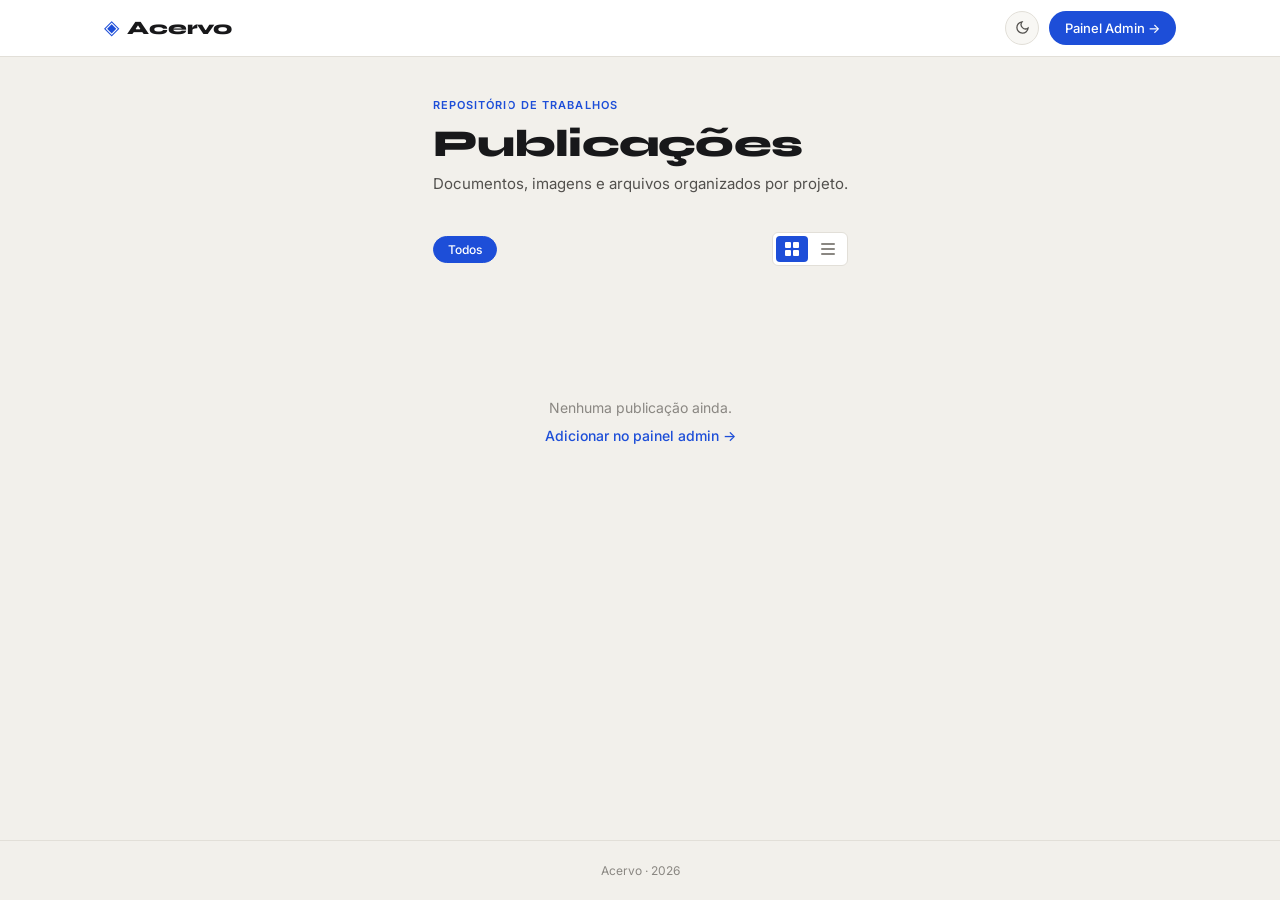
==== commit 46c1dea4: "Add files via upload" ====
--- a/index.html
+++ b/index.html
@@ -7,6 +7,7 @@
   <link rel="preconnect" href="https://fonts.googleapis.com" />
   <link href="https://fonts.googleapis.com/css2?family=Inter:wght@400;500;600&family=Syne:wght@700;800&display=swap" rel="stylesheet" />
   <link rel="stylesheet" href="assets/css/style.css" />
+  <script src="assets/js/theme.js"></script>
 </head>
 <body>
 
@@ -16,7 +17,11 @@
         <span class="logo-icon">◈</span>
         Acervo
       </a>
-      <nav>
+      <nav style="display:flex;align-items:center;gap:10px">
+        <button class="theme-toggle" id="themeToggle" aria-label="Alternar tema">
+          <svg class="icon-moon" width="15" height="15" viewBox="0 0 24 24" fill="none" stroke="currentColor" stroke-width="2"><path d="M21 12.79A9 9 0 1 1 11.21 3 7 7 0 0 0 21 12.79z"/></svg>
+          <svg class="icon-sun"  width="15" height="15" viewBox="0 0 24 24" fill="none" stroke="currentColor" stroke-width="2"><circle cx="12" cy="12" r="5"/><line x1="12" y1="1" x2="12" y2="3"/><line x1="12" y1="21" x2="12" y2="23"/><line x1="4.22" y1="4.22" x2="5.64" y2="5.64"/><line x1="18.36" y1="18.36" x2="19.78" y2="19.78"/><line x1="1" y1="12" x2="3" y2="12"/><line x1="21" y1="12" x2="23" y2="12"/><line x1="4.22" y1="19.78" x2="5.64" y2="18.36"/><line x1="18.36" y1="5.64" x2="19.78" y2="4.22"/></svg>
+        </button>
         <a href="admin/index.html" class="nav-admin">Painel Admin →</a>
       </nav>
     </div>
--- a/assets/css/style.css
+++ b/assets/css/style.css
@@ -1,4 +1,4 @@
-/* ─── Design Tokens ──────────────────────────────────────── */
+/* ─── Design Tokens — Light ───────────────────────────────── */
 :root {
   --bg:           #F2F0EB;
   --surface:      #FFFFFF;
@@ -8,7 +8,7 @@
   --text:         #18181A;
   --text-2:       #52504D;
   --muted:        #8A8782;
-  --accent:       #1D4ED8;   /* deep blue */
+  --accent:       #1D4ED8;
   --accent-lt:    #EEF2FF;
   --accent-hover: #1741B5;
   --success:      #16A34A;
@@ -29,6 +29,63 @@
   --font-display: 'Syne', system-ui, sans-serif;
   --font-body:    'Inter', system-ui, sans-serif;
 }
+
+/* ─── Design Tokens — Dark ────────────────────────────────── */
+[data-theme="dark"] {
+  --bg:           #0F0F13;
+  --surface:      #18181F;
+  --surface-2:    #1E1E27;
+  --border:       #2A2A36;
+  --border-strong:#3A3A4A;
+  --text:         #EEEEF2;
+  --text-2:       #A0A0B0;
+  --muted:        #606075;
+  --accent:       #6B9FFF;
+  --accent-lt:    #1A2340;
+  --accent-hover: #89B4FF;
+  --success:      #4ADE80;
+  --success-lt:   #0D2018;
+  --danger:       #F87171;
+  --danger-lt:    #2A0F0F;
+  --warn-lt:      #211A00;
+  --warn:         #FDE68A;
+
+  --shadow-sm:    0 1px 3px rgba(0,0,0,.3), 0 1px 2px rgba(0,0,0,.2);
+  --shadow:       0 4px 16px rgba(0,0,0,.4);
+  --shadow-hover: 0 8px 28px rgba(0,0,0,.5);
+  --shadow-modal: 0 24px 64px rgba(0,0,0,.7);
+}
+
+/* ─── Theme transition ────────────────────────────────────── */
+body, .site-header, .panel, .admin-section, .auth-card,
+.post-card, .modal, .drop-zone, .form-control, .notice,
+.upload-zone, .admin-post-item, .selected-file-item {
+  transition: background-color .25s ease, border-color .25s ease, color .2s ease, box-shadow .25s ease;
+}
+
+/* ─── Theme toggle button ─────────────────────────────────── */
+.theme-toggle {
+  width: 34px;
+  height: 34px;
+  border: 1px solid var(--border);
+  border-radius: 50%;
+  background: var(--surface-2);
+  cursor: pointer;
+  display: flex;
+  align-items: center;
+  justify-content: center;
+  color: var(--text-2);
+  flex-shrink: 0;
+}
+.theme-toggle:hover {
+  border-color: var(--accent);
+  color: var(--accent);
+  background: var(--accent-lt);
+}
+.theme-toggle svg { display: none; }
+[data-theme="dark"]  .theme-toggle .icon-sun  { display: block; }
+[data-theme="light"] .theme-toggle .icon-moon { display: block; }
+:root:not([data-theme]) .theme-toggle .icon-moon { display: block; }
 
 /* ─── Reset ──────────────────────────────────────────────── */
 *, *::before, *::after { box-sizing: border-box; margin: 0; padding: 0; }
@@ -177,76 +234,102 @@
 }
 .view-btn.active, .view-btn:hover { background: var(--accent); color: #fff; }
 
+/* ─── Folders outer grid (3 columns) ─────────────────────── */
+#foldersView {
+  display: grid;
+  grid-template-columns: repeat(3, 1fr);
+  gap: 20px;
+  align-items: start;
+}
+
 /* ─── Folder groups ──────────────────────────────────────── */
 .folder-group {
-  margin-bottom: 36px;
+  background: var(--surface);
+  border: 1px solid var(--border);
+  border-radius: var(--radius-lg);
+  overflow: hidden;
+  box-shadow: var(--shadow-sm);
 }
 .folder-header {
   display: flex;
   align-items: center;
   gap: 10px;
-  margin-bottom: 16px;
-  padding-bottom: 12px;
+  padding: 14px 16px;
   border-bottom: 1px solid var(--border);
+  background: var(--surface-2);
 }
 .folder-icon {
-  width: 32px;
-  height: 32px;
+  width: 30px;
+  height: 30px;
   background: var(--accent-lt);
-  border-radius: 8px;
+  border-radius: 7px;
   display: flex;
   align-items: center;
   justify-content: center;
-  font-size: 15px;
+  font-size: 14px;
   flex-shrink: 0;
 }
 .folder-name {
   font-family: var(--font-display);
-  font-size: 17px;
+  font-size: 15px;
   font-weight: 700;
   letter-spacing: -.01em;
+  white-space: nowrap;
+  overflow: hidden;
+  text-overflow: ellipsis;
 }
 .folder-count {
-  font-size: 12px;
-  color: var(--muted);
-  background: var(--surface-2);
-  border: 1px solid var(--border);
-  padding: 2px 8px;
+  font-size: 11px;
+  color: var(--muted);
+  background: var(--surface);
+  border: 1px solid var(--border);
+  padding: 2px 7px;
   border-radius: 20px;
   margin-left: auto;
-}
-
-/* ─── Grid ───────────────────────────────────────────────── */
+  flex-shrink: 0;
+}
+.folder-cards {
+  padding: 12px;
+  display: flex;
+  flex-direction: column;
+  gap: 8px;
+}
+
+/* ─── Grid (inside folder, when grid view active) ─────────── */
 .posts-grid {
+  padding: 12px;
   display: grid;
-  grid-template-columns: repeat(auto-fill, minmax(220px, 1fr));
-  gap: 16px;
+  grid-template-columns: repeat(auto-fill, minmax(160px, 1fr));
+  gap: 10px;
 }
 
 /* ─── Card ───────────────────────────────────────────────── */
 .post-card {
   background: var(--surface);
   border: 1px solid var(--border);
-  border-radius: var(--radius);
-  overflow: hidden;
+  border-radius: var(--radius-sm);
+  overflow: visible;
   box-shadow: var(--shadow-sm);
   cursor: pointer;
-  transition: transform .2s, box-shadow .2s, border-color .2s;
+  transition: transform .18s, box-shadow .18s, border-color .18s;
+  position: relative;
 }
 .post-card:hover {
   transform: translateY(-2px);
-  box-shadow: var(--shadow-hover);
-  border-color: var(--border-strong);
+  box-shadow: var(--shadow);
+  border-color: var(--accent);
+  z-index: 10;
 }
 .card-thumb {
   width: 100%;
-  height: 160px;
+  height: 110px;
   background: var(--surface-2);
   display: flex;
   align-items: center;
   justify-content: center;
   overflow: hidden;
   position: relative;
+  border-radius: var(--radius-sm) var(--radius-sm) 0 0;
 }
 .card-thumb img {
   width: 100%; height: 100%;
@@ -258,56 +341,117 @@
   display: flex;
   flex-direction: column;
   align-items: center;
-  gap: 10px;
+  gap: 8px;
 }
 .file-icon-big {
-  font-size: 40px;
+  font-size: 32px;
   line-height: 1;
 }
 .ext-chip {
-  font-size: 10px;
+  font-size: 9px;
   font-weight: 700;
   letter-spacing: .08em;
   text-transform: uppercase;
   background: var(--accent-lt);
   color: var(--accent);
-  padding: 3px 9px;
+  padding: 2px 7px;
   border-radius: 20px;
 }
-.pdf-hover-preview {
-  position: absolute;
-  inset: 0;
-  background: #fff;
-  display: flex;
-  align-items: center;
-  justify-content: center;
-  opacity: 0;
-  transition: opacity .2s;
-}
-.post-card:hover .pdf-hover-preview { opacity: 1; }
-.pdf-hover-preview iframe {
-  width: 100%; height: 100%;
-  border: none;
-  pointer-events: none;
-}
-.card-body { padding: 12px 14px 14px; }
+.card-body { padding: 9px 11px 11px; }
 .card-title {
   font-weight: 600;
-  font-size: 13px;
+  font-size: 12px;
   line-height: 1.4;
   display: -webkit-box;
   -webkit-line-clamp: 2;
   -webkit-box-orient: vertical;
   overflow: hidden;
-  margin-bottom: 8px;
+  margin-bottom: 6px;
 }
 .card-meta {
-  font-size: 11px;
+  font-size: 10px;
   color: var(--muted);
   display: flex;
   justify-content: space-between;
   align-items: center;
 }
+
+/* ─── Hover Preview Popover ──────────────────────────────── */
+.card-preview-pop {
+  position: absolute;
+  left: calc(100% + 10px);
+  top: 50%;
+  transform: translateY(-50%) scale(.96);
+  width: 280px;
+  background: var(--surface);
+  border: 1px solid var(--border);
+  border-radius: var(--radius);
+  box-shadow: var(--shadow-modal);
+  overflow: hidden;
+  z-index: 200;
+  opacity: 0;
+  pointer-events: none;
+  transition: opacity .18s ease, transform .18s ease;
+}
+/* Flip to left side if near right edge */
+.card-preview-pop.flip-left {
+  left: auto;
+  right: calc(100% + 10px);
+}
+.post-card:hover .card-preview-pop {
+  opacity: 1;
+  pointer-events: none;
+  transform: translateY(-50%) scale(1);
+}
+.pop-header {
+  padding: 9px 12px;
+  border-bottom: 1px solid var(--border);
+  background: var(--surface-2);
+  display: flex;
+  align-items: center;
+  gap: 7px;
+}
+.pop-header span { font-size: 11px; font-weight: 600; color: var(--text-2); white-space: nowrap; overflow: hidden; text-overflow: ellipsis; }
+.pop-body {
+  width: 100%;
+  height: 200px;
+  display: flex;
+  align-items: center;
+  justify-content: center;
+  background: var(--surface-2);
+  overflow: hidden;
+}
+.pop-body iframe {
+  width: 100%; height: 100%;
+  border: none;
+  pointer-events: none;
+}
+.pop-body img {
+  max-width: 100%; max-height: 100%;
+  object-fit: contain;
+}
+.pop-body pre {
+  margin: 0;
+  padding: 12px;
+  font-family: 'Courier New', monospace;
+  font-size: 10.5px;
+  line-height: 1.6;
+  white-space: pre-wrap;
+  word-break: break-word;
+  overflow: auto;
+  width: 100%; height: 100%;
+  color: var(--text-2);
+  background: var(--surface-2);
+}
+.pop-no-preview {
+  display: flex;
+  flex-direction: column;
+  align-items: center;
+  gap: 8px;
+  color: var(--muted);
+  font-size: 12px;
+}
+.pop-no-preview span { font-size: 32px; }
 
 /* ─── List view ──────────────────────────────────────────── */
 .posts-list { display: flex; flex-direction: column; gap: 6px; }
@@ -743,12 +887,17 @@
 .loading-state { color: var(--muted); font-size: 13px; padding: 20px 0; }
 
 /* ─── Responsive ─────────────────────────────────────────── */
+@media (max-width: 900px) {
+  #foldersView { grid-template-columns: repeat(2, 1fr); }
+}
 @media (max-width: 640px) {
+  #foldersView { grid-template-columns: 1fr; }
   .hero h1 { font-size: 28px; }
-  .posts-grid { grid-template-columns: repeat(auto-fill, minmax(160px, 1fr)); gap: 12px; }
-  .card-thumb { height: 130px; }
-  .form-row { grid-template-columns: 1fr; }
+  .posts-grid { grid-template-columns: repeat(auto-fill, minmax(130px, 1fr)); gap: 8px; }
+  .card-thumb { height: 90px; }
   .modal { border-radius: var(--radius); }
   .auth-card { padding: 28px 20px; }
   .admin-section { padding: 20px; }
-}
+  /* Popover disabled on mobile */
+  .card-preview-pop { display: none; }
+}
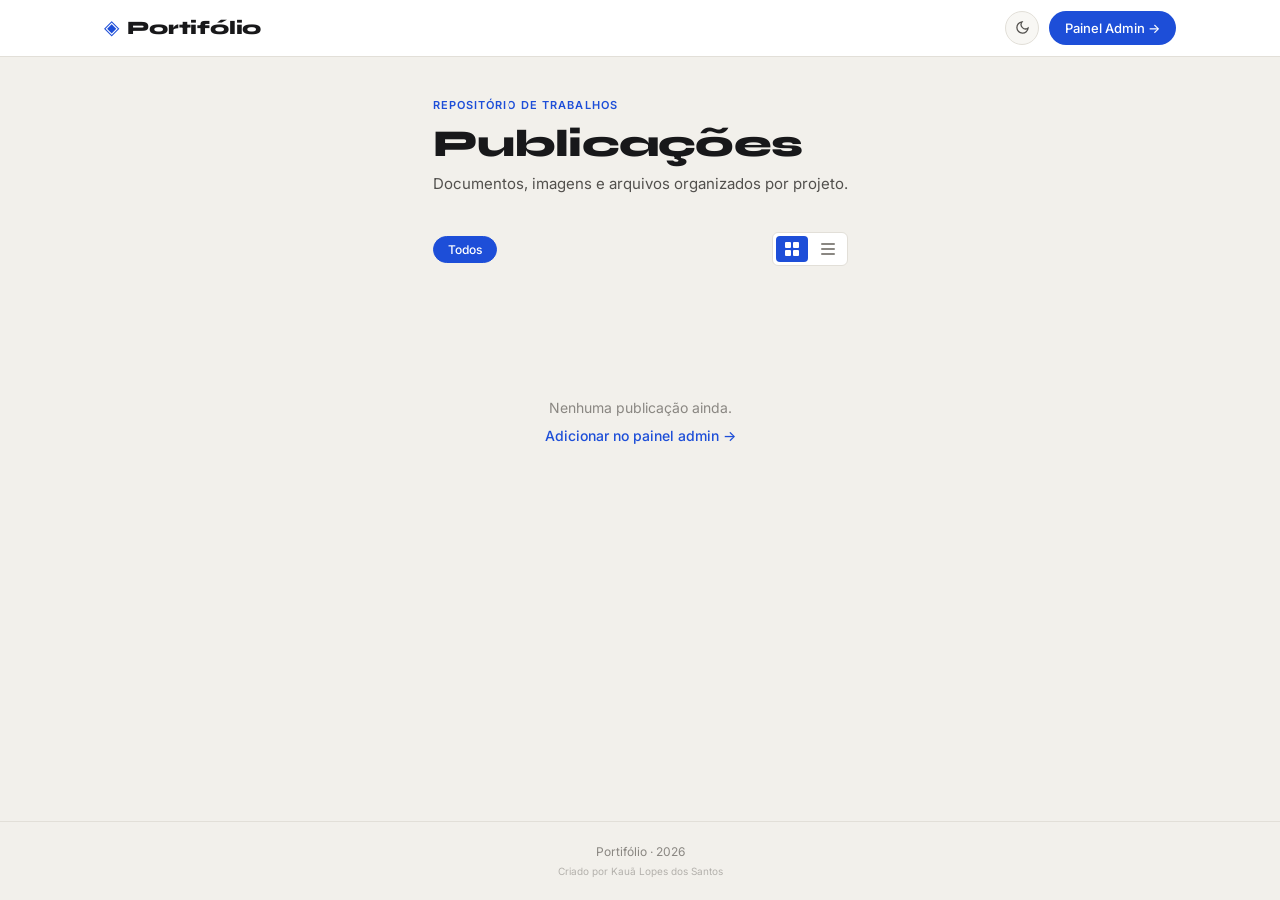
==== commit 073a2f33: "Add files via upload" ====
--- a/index.html
+++ b/index.html
@@ -3,7 +3,7 @@
 <head>
   <meta charset="UTF-8" />
   <meta name="viewport" content="width=device-width, initial-scale=1.0" />
-  <title>Acervo</title>
+  <title>Portifólio</title>
   <link rel="preconnect" href="https://fonts.googleapis.com" />
   <link href="https://fonts.googleapis.com/css2?family=Inter:wght@400;500;600&family=Syne:wght@700;800&display=swap" rel="stylesheet" />
   <link rel="stylesheet" href="assets/css/style.css" />
@@ -15,7 +15,7 @@
     <div class="header-inner">
       <a href="index.html" class="logo">
         <span class="logo-icon">◈</span>
-        Acervo
+        Portifólio
       </a>
       <nav style="display:flex;align-items:center;gap:10px">
         <button class="theme-toggle" id="themeToggle" aria-label="Alternar tema">
@@ -77,7 +77,7 @@
   </div>
 
   <footer class="site-footer">
-    <p>Acervo · <span id="footerYear"></span></p>
+    <p>Portifólio · <span id="footerYear"></span><br><small style="font-size:10px;opacity:.6">Criado por Kauã Lopes dos Santos</small></p>
   </footer>
 
   <script src="assets/js/main.js"></script>
